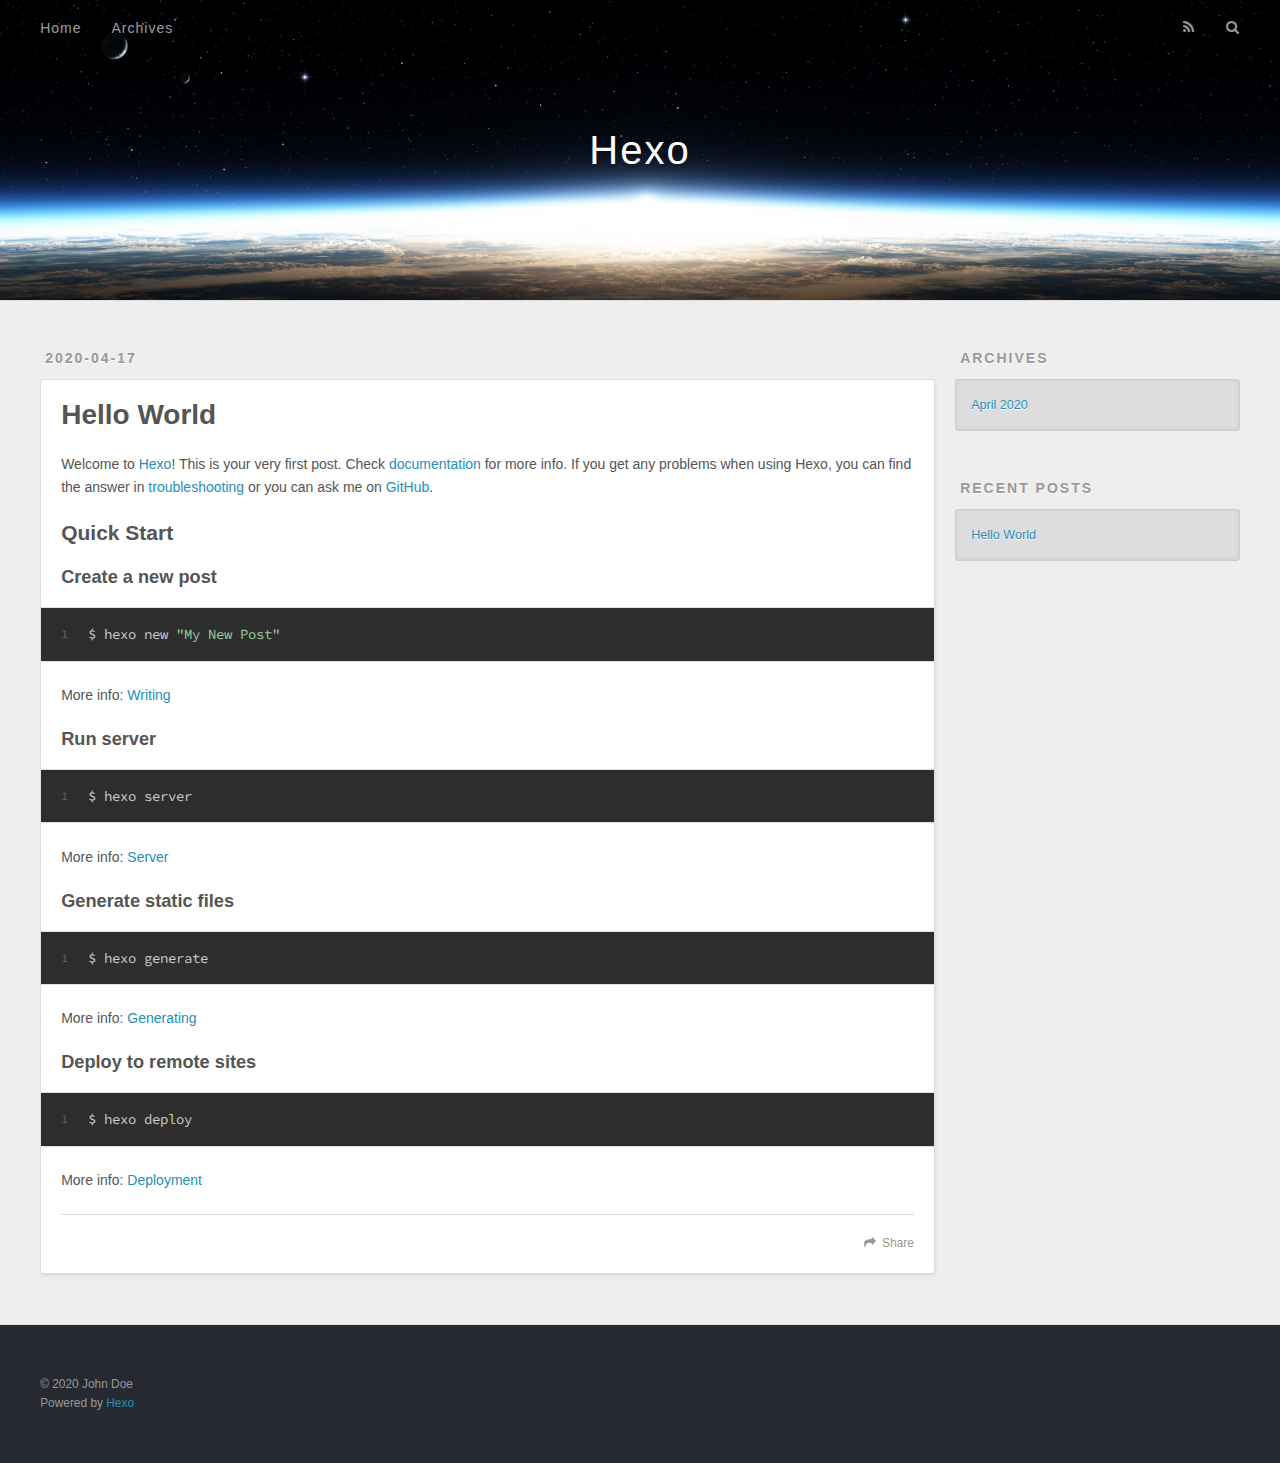
==== index.html @ ca95b44d "Site updated: 2020-04-17 14:36:10" ====
<!DOCTYPE html>
<html>
<head>
  <meta charset="utf-8">
  

  
  <title>Hexo</title>
  <meta name="viewport" content="width=device-width, initial-scale=1, maximum-scale=1">
  <meta property="og:type" content="website">
<meta property="og:title" content="Hexo">
<meta property="og:url" content="http://yoursite.com/index.html">
<meta property="og:site_name" content="Hexo">
<meta property="og:locale" content="en_US">
<meta property="article:author" content="John Doe">
<meta name="twitter:card" content="summary">
  
    <link rel="alternate" href="/atom.xml" title="Hexo" type="application/atom+xml">
  
  
    <link rel="icon" href="/favicon.png">
  
  
    <link href="//fonts.googleapis.com/css?family=Source+Code+Pro" rel="stylesheet" type="text/css">
  
  
<link rel="stylesheet" href="/css/style.css">

<meta name="generator" content="Hexo 4.2.0"></head>

<body>
  <div id="container">
    <div id="wrap">
      <header id="header">
  <div id="banner"></div>
  <div id="header-outer" class="outer">
    <div id="header-title" class="inner">
      <h1 id="logo-wrap">
        <a href="/" id="logo">Hexo</a>
      </h1>
      
    </div>
    <div id="header-inner" class="inner">
      <nav id="main-nav">
        <a id="main-nav-toggle" class="nav-icon"></a>
        
          <a class="main-nav-link" href="/">Home</a>
        
          <a class="main-nav-link" href="/archives">Archives</a>
        
      </nav>
      <nav id="sub-nav">
        
          <a id="nav-rss-link" class="nav-icon" href="/atom.xml" title="RSS Feed"></a>
        
        <a id="nav-search-btn" class="nav-icon" title="Search"></a>
      </nav>
      <div id="search-form-wrap">
        <form action="//google.com/search" method="get" accept-charset="UTF-8" class="search-form"><input type="search" name="q" class="search-form-input" placeholder="Search"><button type="submit" class="search-form-submit">&#xF002;</button><input type="hidden" name="sitesearch" value="http://yoursite.com"></form>
      </div>
    </div>
  </div>
</header>
      <div class="outer">
        <section id="main">
  
    <article id="post-hello-world" class="article article-type-post" itemscope itemprop="blogPost">
  <div class="article-meta">
    <a href="/2020/04/17/hello-world/" class="article-date">
  <time datetime="2020-04-17T06:12:28.663Z" itemprop="datePublished">2020-04-17</time>
</a>
    
  </div>
  <div class="article-inner">
    
    
      <header class="article-header">
        
  
    <h1 itemprop="name">
      <a class="article-title" href="/2020/04/17/hello-world/">Hello World</a>
    </h1>
  

      </header>
    
    <div class="article-entry" itemprop="articleBody">
      
        <p>Welcome to <a href="https://hexo.io/" target="_blank" rel="noopener">Hexo</a>! This is your very first post. Check <a href="https://hexo.io/docs/" target="_blank" rel="noopener">documentation</a> for more info. If you get any problems when using Hexo, you can find the answer in <a href="https://hexo.io/docs/troubleshooting.html" target="_blank" rel="noopener">troubleshooting</a> or you can ask me on <a href="https://github.com/hexojs/hexo/issues" target="_blank" rel="noopener">GitHub</a>.</p>
<h2 id="Quick-Start"><a href="#Quick-Start" class="headerlink" title="Quick Start"></a>Quick Start</h2><h3 id="Create-a-new-post"><a href="#Create-a-new-post" class="headerlink" title="Create a new post"></a>Create a new post</h3><figure class="highlight bash"><table><tr><td class="gutter"><pre><span class="line">1</span><br></pre></td><td class="code"><pre><span class="line">$ hexo new <span class="string">"My New Post"</span></span><br></pre></td></tr></table></figure>

<p>More info: <a href="https://hexo.io/docs/writing.html" target="_blank" rel="noopener">Writing</a></p>
<h3 id="Run-server"><a href="#Run-server" class="headerlink" title="Run server"></a>Run server</h3><figure class="highlight bash"><table><tr><td class="gutter"><pre><span class="line">1</span><br></pre></td><td class="code"><pre><span class="line">$ hexo server</span><br></pre></td></tr></table></figure>

<p>More info: <a href="https://hexo.io/docs/server.html" target="_blank" rel="noopener">Server</a></p>
<h3 id="Generate-static-files"><a href="#Generate-static-files" class="headerlink" title="Generate static files"></a>Generate static files</h3><figure class="highlight bash"><table><tr><td class="gutter"><pre><span class="line">1</span><br></pre></td><td class="code"><pre><span class="line">$ hexo generate</span><br></pre></td></tr></table></figure>

<p>More info: <a href="https://hexo.io/docs/generating.html" target="_blank" rel="noopener">Generating</a></p>
<h3 id="Deploy-to-remote-sites"><a href="#Deploy-to-remote-sites" class="headerlink" title="Deploy to remote sites"></a>Deploy to remote sites</h3><figure class="highlight bash"><table><tr><td class="gutter"><pre><span class="line">1</span><br></pre></td><td class="code"><pre><span class="line">$ hexo deploy</span><br></pre></td></tr></table></figure>

<p>More info: <a href="https://hexo.io/docs/one-command-deployment.html" target="_blank" rel="noopener">Deployment</a></p>

      
    </div>
    <footer class="article-footer">
      <a data-url="http://yoursite.com/2020/04/17/hello-world/" data-id="ck93t2vbf00009kobg2yd32f6" class="article-share-link">Share</a>
      
      
    </footer>
  </div>
  
</article>


  


</section>
        
          <aside id="sidebar">
  
    

  
    

  
    
  
    
  <div class="widget-wrap">
    <h3 class="widget-title">Archives</h3>
    <div class="widget">
      <ul class="archive-list"><li class="archive-list-item"><a class="archive-list-link" href="/archives/2020/04/">April 2020</a></li></ul>
    </div>
  </div>


  
    
  <div class="widget-wrap">
    <h3 class="widget-title">Recent Posts</h3>
    <div class="widget">
      <ul>
        
          <li>
            <a href="/2020/04/17/hello-world/">Hello World</a>
          </li>
        
      </ul>
    </div>
  </div>

  
</aside>
        
      </div>
      <footer id="footer">
  
  <div class="outer">
    <div id="footer-info" class="inner">
      &copy; 2020 John Doe<br>
      Powered by <a href="http://hexo.io/" target="_blank">Hexo</a>
    </div>
  </div>
</footer>
    </div>
    <nav id="mobile-nav">
  
    <a href="/" class="mobile-nav-link">Home</a>
  
    <a href="/archives" class="mobile-nav-link">Archives</a>
  
</nav>
    

<script src="//ajax.googleapis.com/ajax/libs/jquery/2.0.3/jquery.min.js"></script>


  
<link rel="stylesheet" href="/fancybox/jquery.fancybox.css">

  
<script src="/fancybox/jquery.fancybox.pack.js"></script>




<script src="/js/script.js"></script>




  </div>
</body>
</html>
---- css/style.css ----
body {
  width: 100%;
}
body:before,
body:after {
  content: "";
  display: table;
}
body:after {
  clear: both;
}
html,
body,
div,
span,
applet,
object,
iframe,
h1,
h2,
h3,
h4,
h5,
h6,
p,
blockquote,
pre,
a,
abbr,
acronym,
address,
big,
cite,
code,
del,
dfn,
em,
img,
ins,
kbd,
q,
s,
samp,
small,
strike,
strong,
sub,
sup,
tt,
var,
dl,
dt,
dd,
ol,
ul,
li,
fieldset,
form,
label,
legend,
table,
caption,
tbody,
tfoot,
thead,
tr,
th,
td {
  margin: 0;
  padding: 0;
  border: 0;
  outline: 0;
  font-weight: inherit;
  font-style: inherit;
  font-family: inherit;
  font-size: 100%;
  vertical-align: baseline;
}
body {
  line-height: 1;
  color: #000;
  background: #fff;
}
ol,
ul {
  list-style: none;
}
table {
  border-collapse: separate;
  border-spacing: 0;
  vertical-align: middle;
}
caption,
th,
td {
  text-align: left;
  font-weight: normal;
  vertical-align: middle;
}
a img {
  border: none;
}
input,
button {
  margin: 0;
  padding: 0;
}
input::-moz-focus-inner,
button::-moz-focus-inner {
  border: 0;
  padding: 0;
}
@font-face {
  font-family: FontAwesome;
  font-style: normal;
  font-weight: normal;
  src: url("fonts/fontawesome-webfont.eot?v=#4.0.3");
  src: url("fonts/fontawesome-webfont.eot?#iefix&v=#4.0.3") format("embedded-opentype"), url("fonts/fontawesome-webfont.woff?v=#4.0.3") format("woff"), url("fonts/fontawesome-webfont.ttf?v=#4.0.3") format("truetype"), url("fonts/fontawesome-webfont.svg#fontawesomeregular?v=#4.0.3") format("svg");
}
html,
body,
#container {
  height: 100%;
}
body {
  background: #eee;
  font: 14px -apple-system, BlinkMacSystemFont, "Segoe UI", "Roboto", "Oxygen", "Ubuntu", "Cantarell", "Fira Sans", "Droid Sans", "Helvetica Neue", sans-serif;
  -webkit-text-size-adjust: 100%;
}
.outer {
  max-width: 1220px;
  margin: 0 auto;
  padding: 0 20px;
}
.outer:before,
.outer:after {
  content: "";
  display: table;
}
.outer:after {
  clear: both;
}
.inner {
  display: inline;
  float: left;
  width: 98.33333333333333%;
  margin: 0 0.833333333333333%;
}
.left,
.alignleft {
  float: left;
}
.right,
.alignright {
  float: right;
}
.clear {
  clear: both;
}
#container {
  position: relative;
}
.mobile-nav-on {
  overflow: hidden;
}
#wrap {
  height: 100%;
  width: 100%;
  position: absolute;
  top: 0;
  left: 0;
  -webkit-transition: 0.2s ease-out;
  -moz-transition: 0.2s ease-out;
  -ms-transition: 0.2s ease-out;
  transition: 0.2s ease-out;
  z-index: 1;
  background: #eee;
}
.mobile-nav-on #wrap {
  left: 280px;
}
@media screen and (min-width: 768px) {
  #main {
    display: inline;
    float: left;
    width: 73.33333333333333%;
    margin: 0 0.833333333333333%;
  }
}
.article-date,
.article-category-link,
.archive-year,
.widget-title {
  text-decoration: none;
  text-transform: uppercase;
  letter-spacing: 2px;
  color: #999;
  margin-bottom: 1em;
  margin-left: 5px;
  line-height: 1em;
  text-shadow: 0 1px #fff;
  font-weight: bold;
}
.article-inner,
.archive-article-inner {
  background: #fff;
  -webkit-box-shadow: 1px 2px 3px #ddd;
  box-shadow: 1px 2px 3px #ddd;
  border: 1px solid #ddd;
  border-radius: 3px;
}
.article-entry h1,
.widget h1 {
  font-size: 2em;
}
.article-entry h2,
.widget h2 {
  font-size: 1.5em;
}
.article-entry h3,
.widget h3 {
  font-size: 1.3em;
}
.article-entry h4,
.widget h4 {
  font-size: 1.2em;
}
.article-entry h5,
.widget h5 {
  font-size: 1em;
}
.article-entry h6,
.widget h6 {
  font-size: 1em;
  color: #999;
}
.article-entry hr,
.widget hr {
  border: 1px dashed #ddd;
}
.article-entry strong,
.widget strong {
  font-weight: bold;
}
.article-entry em,
.widget em,
.article-entry cite,
.widget cite {
  font-style: italic;
}
.article-entry sup,
.widget sup,
.article-entry sub,
.widget sub {
  font-size: 0.75em;
  line-height: 0;
  position: relative;
  vertical-align: baseline;
}
.article-entry sup,
.widget sup {
  top: -0.5em;
}
.article-entry sub,
.widget sub {
  bottom: -0.2em;
}
.article-entry small,
.widget small {
  font-size: 0.85em;
}
.article-entry acronym,
.widget acronym,
.article-entry abbr,
.widget abbr {
  border-bottom: 1px dotted;
}
.article-entry ul,
.widget ul,
.article-entry ol,
.widget ol,
.article-entry dl,
.widget dl {
  margin: 0 20px;
  line-height: 1.6em;
}
.article-entry ul ul,
.widget ul ul,
.article-entry ol ul,
.widget ol ul,
.article-entry ul ol,
.widget ul ol,
.article-entry ol ol,
.widget ol ol {
  margin-top: 0;
  margin-bottom: 0;
}
.article-entry ul,
.widget ul {
  list-style: disc;
}
.article-entry ol,
.widget ol {
  list-style: decimal;
}
.article-entry dt,
.widget dt {
  font-weight: bold;
}
#header {
  height: 300px;
  position: relative;
  border-bottom: 1px solid #ddd;
}
#header:before,
#header:after {
  content: "";
  position: absolute;
  left: 0;
  right: 0;
  height: 40px;
}
#header:before {
  top: 0;
  background: -webkit-linear-gradient(rgba(0,0,0,0.2), transparent);
  background: -moz-linear-gradient(rgba(0,0,0,0.2), transparent);
  background: -ms-linear-gradient(rgba(0,0,0,0.2), transparent);
  background: linear-gradient(rgba(0,0,0,0.2), transparent);
}
#header:after {
  bottom: 0;
  background: -webkit-linear-gradient(transparent, rgba(0,0,0,0.2));
  background: -moz-linear-gradient(transparent, rgba(0,0,0,0.2));
  background: -ms-linear-gradient(transparent, rgba(0,0,0,0.2));
  background: linear-gradient(transparent, rgba(0,0,0,0.2));
}
#header-outer {
  height: 100%;
  position: relative;
}
#header-inner {
  position: relative;
  overflow: hidden;
}
#banner {
  position: absolute;
  top: 0;
  left: 0;
  width: 100%;
  height: 100%;
  background: url("images/banner.jpg") center #000;
  -webkit-background-size: cover;
  -moz-background-size: cover;
  background-size: cover;
  z-index: -1;
}
#header-title {
  text-align: center;
  height: 40px;
  position: absolute;
  top: 50%;
  left: 0;
  margin-top: -20px;
}
#logo,
#subtitle {
  text-decoration: none;
  color: #fff;
  font-weight: 300;
  text-shadow: 0 1px 4px rgba(0,0,0,0.3);
}
#logo {
  font-size: 40px;
  line-height: 40px;
  letter-spacing: 2px;
}
#subtitle {
  font-size: 16px;
  line-height: 16px;
  letter-spacing: 1px;
}
#subtitle-wrap {
  margin-top: 16px;
}
#main-nav {
  float: left;
  margin-left: -15px;
}
.nav-icon,
.main-nav-link {
  float: left;
  color: #fff;
  opacity: 0.6;
  text-decoration: none;
  text-shadow: 0 1px rgba(0,0,0,0.2);
  -webkit-transition: opacity 0.2s;
  -moz-transition: opacity 0.2s;
  -ms-transition: opacity 0.2s;
  transition: opacity 0.2s;
  display: block;
  padding: 20px 15px;
}
.nav-icon:hover,
.main-nav-link:hover {
  opacity: 1;
}
.nav-icon {
  font-family: FontAwesome;
  text-align: center;
  font-size: 14px;
  width: 14px;
  height: 14px;
  padding: 20px 15px;
  position: relative;
  cursor: pointer;
}
.main-nav-link {
  font-weight: 300;
  letter-spacing: 1px;
}
@media screen and (max-width: 479px) {
  .main-nav-link {
    display: none;
  }
}
#main-nav-toggle {
  display: none;
}
#main-nav-toggle:before {
  content: "\f0c9";
}
@media screen and (max-width: 479px) {
  #main-nav-toggle {
    display: block;
  }
}
#sub-nav {
  float: right;
  margin-right: -15px;
}
#nav-rss-link:before {
  content: "\f09e";
}
#nav-search-btn:before {
  content: "\f002";
}
#search-form-wrap {
  position: absolute;
  top: 15px;
  width: 150px;
  height: 30px;
  right: -150px;
  opacity: 0;
  -webkit-transition: 0.2s ease-out;
  -moz-transition: 0.2s ease-out;
  -ms-transition: 0.2s ease-out;
  transition: 0.2s ease-out;
}
#search-form-wrap.on {
  opacity: 1;
  right: 0;
}
@media screen and (max-width: 479px) {
  #search-form-wrap {
    width: 100%;
    right: -100%;
  }
}
.search-form {
  position: absolute;
  top: 0;
  left: 0;
  right: 0;
  background: #fff;
  padding: 5px 15px;
  border-radius: 15px;
  -webkit-box-shadow: 0 0 10px rgba(0,0,0,0.3);
  box-shadow: 0 0 10px rgba(0,0,0,0.3);
}
.search-form-input {
  border: none;
  background: none;
  color: #555;
  width: 100%;
  font: 13px -apple-system, BlinkMacSystemFont, "Segoe UI", "Roboto", "Oxygen", "Ubuntu", "Cantarell", "Fira Sans", "Droid Sans", "Helvetica Neue", sans-serif;
  outline: none;
}
.search-form-input::-webkit-search-results-decoration,
.search-form-input::-webkit-search-cancel-button {
  -webkit-appearance: none;
}
.search-form-submit {
  position: absolute;
  top: 50%;
  right: 10px;
  margin-top: -7px;
  font: 13px FontAwesome;
  border: none;
  background: none;
  color: #bbb;
  cursor: pointer;
}
.search-form-submit:hover,
.search-form-submit:focus {
  color: #777;
}
.article {
  margin: 50px 0;
}
.article-inner {
  overflow: hidden;
}
.article-meta:before,
.article-meta:after {
  content: "";
  display: table;
}
.article-meta:after {
  clear: both;
}
.article-date {
  float: left;
}
.article-category {
  float: left;
  line-height: 1em;
  color: #ccc;
  text-shadow: 0 1px #fff;
  margin-left: 8px;
}
.article-category:before {
  content: "\2022";
}
.article-category-link {
  margin: 0 12px 1em;
}
.article-header {
  padding: 20px 20px 0;
}
.article-title {
  text-decoration: none;
  font-size: 2em;
  font-weight: bold;
  color: #555;
  line-height: 1.1em;
  -webkit-transition: color 0.2s;
  -moz-transition: color 0.2s;
  -ms-transition: color 0.2s;
  transition: color 0.2s;
}
a.article-title:hover {
  color: #258fb8;
}
.article-entry {
  color: #555;
  padding: 0 20px;
}
.article-entry:before,
.article-entry:after {
  content: "";
  display: table;
}
.article-entry:after {
  clear: both;
}
.article-entry p,
.article-entry table {
  line-height: 1.6em;
  margin: 1.6em 0;
}
.article-entry h1,
.article-entry h2,
.article-entry h3,
.article-entry h4,
.article-entry h5,
.article-entry h6 {
  font-weight: bold;
}
.article-entry h1,
.article-entry h2,
.article-entry h3,
.article-entry h4,
.article-entry h5,
.article-entry h6 {
  line-height: 1.1em;
  margin: 1.1em 0;
}
.article-entry a {
  color: #258fb8;
  text-decoration: none;
}
.article-entry a:hover {
  text-decoration: underline;
}
.article-entry ul,
.article-entry ol,
.article-entry dl {
  margin-top: 1.6em;
  margin-bottom: 1.6em;
}
.article-entry img,
.article-entry video {
  max-width: 100%;
  height: auto;
  display: block;
  margin: auto;
}
.article-entry iframe {
  border: none;
}
.article-entry table {
  width: 100%;
  border-collapse: collapse;
  border-spacing: 0;
}
.article-entry th {
  font-weight: bold;
  border-bottom: 3px solid #ddd;
  padding-bottom: 0.5em;
}
.article-entry td {
  border-bottom: 1px solid #ddd;
  padding: 10px 0;
}
.article-entry blockquote {
  font-family: Georgia, "Times New Roman", serif;
  font-size: 1.4em;
  margin: 1.6em 20px;
  text-align: center;
}
.article-entry blockquote footer {
  font-size: 14px;
  margin: 1.6em 0;
  font-family: -apple-system, BlinkMacSystemFont, "Segoe UI", "Roboto", "Oxygen", "Ubuntu", "Cantarell", "Fira Sans", "Droid Sans", "Helvetica Neue", sans-serif;
}
.article-entry blockquote footer cite:before {
  content: "—";
  padding: 0 0.5em;
}
.article-entry .pullquote {
  text-align: left;
  width: 45%;
  margin: 0;
}
.article-entry .pullquote.left {
  margin-left: 0.5em;
  margin-right: 1em;
}
.article-entry .pullquote.right {
  margin-right: 0.5em;
  margin-left: 1em;
}
.article-entry .caption {
  color: #999;
  display: block;
  font-size: 0.9em;
  margin-top: 0.5em;
  position: relative;
  text-align: center;
}
.article-entry .video-container {
  position: relative;
  padding-top: 56.25%;
  height: 0;
  overflow: hidden;
}
.article-entry .video-container iframe,
.article-entry .video-container object,
.article-entry .video-container embed {
  position: absolute;
  top: 0;
  left: 0;
  width: 100%;
  height: 100%;
  margin-top: 0;
}
.article-more-link a {
  display: inline-block;
  line-height: 1em;
  padding: 6px 15px;
  border-radius: 15px;
  background: #eee;
  color: #999;
  text-shadow: 0 1px #fff;
  text-decoration: none;
}
.article-more-link a:hover {
  background: #258fb8;
  color: #fff;
  text-decoration: none;
  text-shadow: 0 1px #1e7293;
}
.article-footer {
  font-size: 0.85em;
  line-height: 1.6em;
  border-top: 1px solid #ddd;
  padding-top: 1.6em;
  margin: 0 20px 20px;
}
.article-footer:before,
.article-footer:after {
  content: "";
  display: table;
}
.article-footer:after {
  clear: both;
}
.article-footer a {
  color: #999;
  text-decoration: none;
}
.article-footer a:hover {
  color: #555;
}
.article-tag-list-item {
  float: left;
  margin-right: 10px;
}
.article-tag-list-link:before {
  content: "#";
}
.article-comment-link {
  float: right;
}
.article-comment-link:before {
  content: "\f075";
  font-family: FontAwesome;
  padding-right: 8px;
}
.article-share-link {
  cursor: pointer;
  float: right;
  margin-left: 20px;
}
.article-share-link:before {
  content: "\f064";
  font-family: FontAwesome;
  padding-right: 6px;
}
#article-nav {
  position: relative;
}
#article-nav:before,
#article-nav:after {
  content: "";
  display: table;
}
#article-nav:after {
  clear: both;
}
@media screen and (min-width: 768px) {
  #article-nav {
    margin: 50px 0;
  }
  #article-nav:before {
    width: 8px;
    height: 8px;
    position: absolute;
    top: 50%;
    left: 50%;
    margin-top: -4px;
    margin-left: -4px;
    content: "";
    border-radius: 50%;
    background: #ddd;
    -webkit-box-shadow: 0 1px 2px #fff;
    box-shadow: 0 1px 2px #fff;
  }
}
.article-nav-link-wrap {
  text-decoration: none;
  text-shadow: 0 1px #fff;
  color: #999;
  -webkit-box-sizing: border-box;
  -moz-box-sizing: border-box;
  box-sizing: border-box;
  margin-top: 50px;
  text-align: center;
  display: block;
}
.article-nav-link-wrap:hover {
  color: #555;
}
@media screen and (min-width: 768px) {
  .article-nav-link-wrap {
    width: 50%;
    margin-top: 0;
  }
}
@media screen and (min-width: 768px) {
  #article-nav-newer {
    float: left;
    text-align: right;
    padding-right: 20px;
  }
}
@media screen and (min-width: 768px) {
  #article-nav-older {
    float: right;
    text-align: left;
    padding-left: 20px;
  }
}
.article-nav-caption {
  text-transform: uppercase;
  letter-spacing: 2px;
  color: #ddd;
  line-height: 1em;
  font-weight: bold;
}
#article-nav-newer .article-nav-caption {
  margin-right: -2px;
}
.article-nav-title {
  font-size: 0.85em;
  line-height: 1.6em;
  margin-top: 0.5em;
}
.article-share-box {
  position: absolute;
  display: none;
  background: #fff;
  -webkit-box-shadow: 1px 2px 10px rgba(0,0,0,0.2);
  box-shadow: 1px 2px 10px rgba(0,0,0,0.2);
  border-radius: 3px;
  margin-left: -145px;
  overflow: hidden;
  z-index: 1;
}
.article-share-box.on {
  display: block;
}
.article-share-input {
  width: 100%;
  background: none;
  -webkit-box-sizing: border-box;
  -moz-box-sizing: border-box;
  box-sizing: border-box;
  font: 14px -apple-system, BlinkMacSystemFont, "Segoe UI", "Roboto", "Oxygen", "Ubuntu", "Cantarell", "Fira Sans", "Droid Sans", "Helvetica Neue", sans-serif;
  padding: 0 15px;
  color: #555;
  outline: none;
  border: 1px solid #ddd;
  border-radius: 3px 3px 0 0;
  height: 36px;
  line-height: 36px;
}
.article-share-links {
  background: #eee;
}
.article-share-links:before,
.article-share-links:after {
  content: "";
  display: table;
}
.article-share-links:after {
  clear: both;
}
.article-share-twitter,
.article-share-facebook,
.article-share-pinterest,
.article-share-google {
  width: 50px;
  height: 36px;
  display: block;
  float: left;
  position: relative;
  color: #999;
  text-shadow: 0 1px #fff;
}
.article-share-twitter:before,
.article-share-facebook:before,
.article-share-pinterest:before,
.article-share-google:before {
  font-size: 20px;
  font-family: FontAwesome;
  width: 20px;
  height: 20px;
  position: absolute;
  top: 50%;
  left: 50%;
  margin-top: -10px;
  margin-left: -10px;
  text-align: center;
}
.article-share-twitter:hover,
.article-share-facebook:hover,
.article-share-pinterest:hover,
.article-share-google:hover {
  color: #fff;
}
.article-share-twitter:before {
  content: "\f099";
}
.article-share-twitter:hover {
  background: #00aced;
  text-shadow: 0 1px #008abe;
}
.article-share-facebook:before {
  content: "\f09a";
}
.article-share-facebook:hover {
  background: #3b5998;
  text-shadow: 0 1px #2f477a;
}
.article-share-pinterest:before {
  content: "\f0d2";
}
.article-share-pinterest:hover {
  background: #cb2027;
  text-shadow: 0 1px #a21a1f;
}
.article-share-google:before {
  content: "\f0d5";
}
.article-share-google:hover {
  background: #dd4b39;
  text-shadow: 0 1px #be3221;
}
.article-gallery {
  background: #000;
  position: relative;
}
.article-gallery-photos {
  position: relative;
  overflow: hidden;
}
.article-gallery-img {
  display: none;
  max-width: 100%;
}
.article-gallery-img:first-child {
  display: block;
}
.article-gallery-img.loaded {
  position: absolute;
  display: block;
}
.article-gallery-img img {
  display: block;
  max-width: 100%;
  margin: 0 auto;
}
#comments {
  background: #fff;
  -webkit-box-shadow: 1px 2px 3px #ddd;
  box-shadow: 1px 2px 3px #ddd;
  padding: 20px;
  border: 1px solid #ddd;
  border-radius: 3px;
  margin: 50px 0;
}
#comments a {
  color: #258fb8;
}
.archives-wrap {
  margin: 50px 0;
}
.archives:before,
.archives:after {
  content: "";
  display: table;
}
.archives:after {
  clear: both;
}
.archive-year-wrap {
  margin-bottom: 1em;
}
.archives {
  -webkit-column-gap: 10px;
  -moz-column-gap: 10px;
  column-gap: 10px;
}
@media screen and (min-width: 480px) and (max-width: 767px) {
  .archives {
    -webkit-column-count: 2;
    -moz-column-count: 2;
    column-count: 2;
  }
}
@media screen and (min-width: 768px) {
  .archives {
    -webkit-column-count: 3;
    -moz-column-count: 3;
    column-count: 3;
  }
}
.archive-article {
  -webkit-column-break-inside: avoid;
  page-break-inside: avoid;
  overflow: hidden;
  break-inside: avoid-column;
}
.archive-article-inner {
  padding: 10px;
  margin-bottom: 15px;
}
.archive-article-title {
  text-decoration: none;
  font-weight: bold;
  color: #555;
  -webkit-transition: color 0.2s;
  -moz-transition: color 0.2s;
  -ms-transition: color 0.2s;
  transition: color 0.2s;
  line-height: 1.6em;
}
.archive-article-title:hover {
  color: #258fb8;
}
.archive-article-footer {
  margin-top: 1em;
}
.archive-article-date {
  color: #999;
  text-decoration: none;
  font-size: 0.85em;
  line-height: 1em;
  margin-bottom: 0.5em;
  display: block;
}
#page-nav {
  margin: 50px auto;
  background: #fff;
  -webkit-box-shadow: 1px 2px 3px #ddd;
  box-shadow: 1px 2px 3px #ddd;
  border: 1px solid #ddd;
  border-radius: 3px;
  text-align: center;
  color: #999;
  overflow: hidden;
}
#page-nav:before,
#page-nav:after {
  content: "";
  display: table;
}
#page-nav:after {
  clear: both;
}
#page-nav a,
#page-nav span {
  padding: 10px 20px;
  line-height: 1;
  height: 2ex;
}
#page-nav a {
  color: #999;
  text-decoration: none;
}
#page-nav a:hover {
  background: #999;
  color: #fff;
}
#page-nav .prev {
  float: left;
}
#page-nav .next {
  float: right;
}
#page-nav .page-number {
  display: inline-block;
}
@media screen and (max-width: 479px) {
  #page-nav .page-number {
    display: none;
  }
}
#page-nav .current {
  color: #555;
  font-weight: bold;
}
#page-nav .space {
  color: #ddd;
}
#footer {
  background: #262a30;
  padding: 50px 0;
  border-top: 1px solid #ddd;
  color: #999;
}
#footer a {
  color: #258fb8;
  text-decoration: none;
}
#footer a:hover {
  text-decoration: underline;
}
#footer-info {
  line-height: 1.6em;
  font-size: 0.85em;
}
.article-entry pre,
.article-entry .highlight {
  background: #2d2d2d;
  margin: 0 -20px;
  padding: 15px 20px;
  border-style: solid;
  border-color: #ddd;
  border-width: 1px 0;
  overflow: auto;
  color: #ccc;
  line-height: 22.400000000000002px;
}
.article-entry .highlight .gutter pre,
.article-entry .gist .gist-file .gist-data .line-numbers {
  color: #666;
  font-size: 0.85em;
}
.article-entry pre,
.article-entry code {
  font-family: "Source Code Pro", Consolas, Monaco, Menlo, Consolas, monospace;
}
.article-entry code {
  background: #eee;
  text-shadow: 0 1px #fff;
  padding: 0 0.3em;
}
.article-entry pre code {
  background: none;
  text-shadow: none;
  padding: 0;
}
.article-entry .highlight pre {
  border: none;
  margin: 0;
  padding: 0;
}
.article-entry .highlight table {
  margin: 0;
  width: auto;
}
.article-entry .highlight td {
  border: none;
  padding: 0;
}
.article-entry .highlight figcaption {
  font-size: 0.85em;
  color: #999;
  line-height: 1em;
  margin-bottom: 1em;
}
.article-entry .highlight figcaption:before,
.article-entry .highlight figcaption:after {
  content: "";
  display: table;
}
.article-entry .highlight figcaption:after {
  clear: both;
}
.article-entry .highlight figcaption a {
  float: right;
}
.article-entry .highlight .gutter pre {
  text-align: right;
  padding-right: 20px;
}
.article-entry .highlight .line {
  height: 22.400000000000002px;
}
.article-entry .highlight .line.marked {
  background: #515151;
}
.article-entry .gist {
  margin: 0 -20px;
  border-style: solid;
  border-color: #ddd;
  border-width: 1px 0;
  background: #2d2d2d;
  padding: 15px 20px 15px 0;
}
.article-entry .gist .gist-file {
  border: none;
  font-family: "Source Code Pro", Consolas, Monaco, Menlo, Consolas, monospace;
  margin: 0;
}
.article-entry .gist .gist-file .gist-data {
  background: none;
  border: none;
}
.article-entry .gist .gist-file .gist-data .line-numbers {
  background: none;
  border: none;
  padding: 0 20px 0 0;
}
.article-entry .gist .gist-file .gist-data .line-data {
  padding: 0 !important;
}
.article-entry .gist .gist-file .highlight {
  margin: 0;
  padding: 0;
  border: none;
}
.article-entry .gist .gist-file .gist-meta {
  background: #2d2d2d;
  color: #999;
  font: 0.85em -apple-system, BlinkMacSystemFont, "Segoe UI", "Roboto", "Oxygen", "Ubuntu", "Cantarell", "Fira Sans", "Droid Sans", "Helvetica Neue", sans-serif;
  text-shadow: 0 0;
  padding: 0;
  margin-top: 1em;
  margin-left: 20px;
}
.article-entry .gist .gist-file .gist-meta a {
  color: #258fb8;
  font-weight: normal;
}
.article-entry .gist .gist-file .gist-meta a:hover {
  text-decoration: underline;
}
pre .comment,
pre .title {
  color: #999;
}
pre .variable,
pre .attribute,
pre .tag,
pre .regexp,
pre .ruby .constant,
pre .xml .tag .title,
pre .xml .pi,
pre .xml .doctype,
pre .html .doctype,
pre .css .id,
pre .css .class,
pre .css .pseudo {
  color: #f2777a;
}
pre .number,
pre .preprocessor,
pre .built_in,
pre .literal,
pre .params,
pre .constant {
  color: #f99157;
}
pre .class,
pre .ruby .class .title,
pre .css .rules .attribute {
  color: #9c9;
}
pre .string,
pre .value,
pre .inheritance,
pre .header,
pre .ruby .symbol,
pre .xml .cdata {
  color: #9c9;
}
pre .css .hexcolor {
  color: #6cc;
}
pre .function,
pre .python .decorator,
pre .python .title,
pre .ruby .function .title,
pre .ruby .title .keyword,
pre .perl .sub,
pre .javascript .title,
pre .coffeescript .title {
  color: #69c;
}
pre .keyword,
pre .javascript .function {
  color: #c9c;
}
@media screen and (max-width: 479px) {
  #mobile-nav {
    position: absolute;
    top: 0;
    left: 0;
    width: 280px;
    height: 100%;
    background: #191919;
    border-right: 1px solid #fff;
  }
}
@media screen and (max-width: 479px) {
  .mobile-nav-link {
    display: block;
    color: #999;
    text-decoration: none;
    padding: 15px 20px;
    font-weight: bold;
  }
  .mobile-nav-link:hover {
    color: #fff;
  }
}
@media screen and (min-width: 768px) {
  #sidebar {
    display: inline;
    float: left;
    width: 23.333333333333332%;
    margin: 0 0.833333333333333%;
  }
}
.widget-wrap {
  margin: 50px 0;
}
.widget {
  color: #777;
  text-shadow: 0 1px #fff;
  background: #ddd;
  -webkit-box-shadow: 0 -1px 4px #ccc inset;
  box-shadow: 0 -1px 4px #ccc inset;
  border: 1px solid #ccc;
  padding: 15px;
  border-radius: 3px;
}
.widget a {
  color: #258fb8;
  text-decoration: none;
}
.widget a:hover {
  text-decoration: underline;
}
.widget ul ul,
.widget ol ul,
.widget dl ul,
.widget ul ol,
.widget ol ol,
.widget dl ol,
.widget ul dl,
.widget ol dl,
.widget dl dl {
  margin-left: 15px;
  list-style: disc;
}
.widget {
  line-height: 1.6em;
  word-wrap: break-word;
  font-size: 0.9em;
}
.widget ul,
.widget ol {
  list-style: none;
  margin: 0;
}
.widget ul ul,
.widget ol ul,
.widget ul ol,
.widget ol ol {
  margin: 0 20px;
}
.widget ul ul,
.widget ol ul {
  list-style: disc;
}
.widget ul ol,
.widget ol ol {
  list-style: decimal;
}
.category-list-count,
.tag-list-count,
.archive-list-count {
  padding-left: 5px;
  color: #999;
  font-size: 0.85em;
}
.category-list-count:before,
.tag-list-count:before,
.archive-list-count:before {
  content: "(";
}
.category-list-count:after,
.tag-list-count:after,
.archive-list-count:after {
  content: ")";
}
.tagcloud a {
  margin-right: 5px;
  display: inline-block;
}
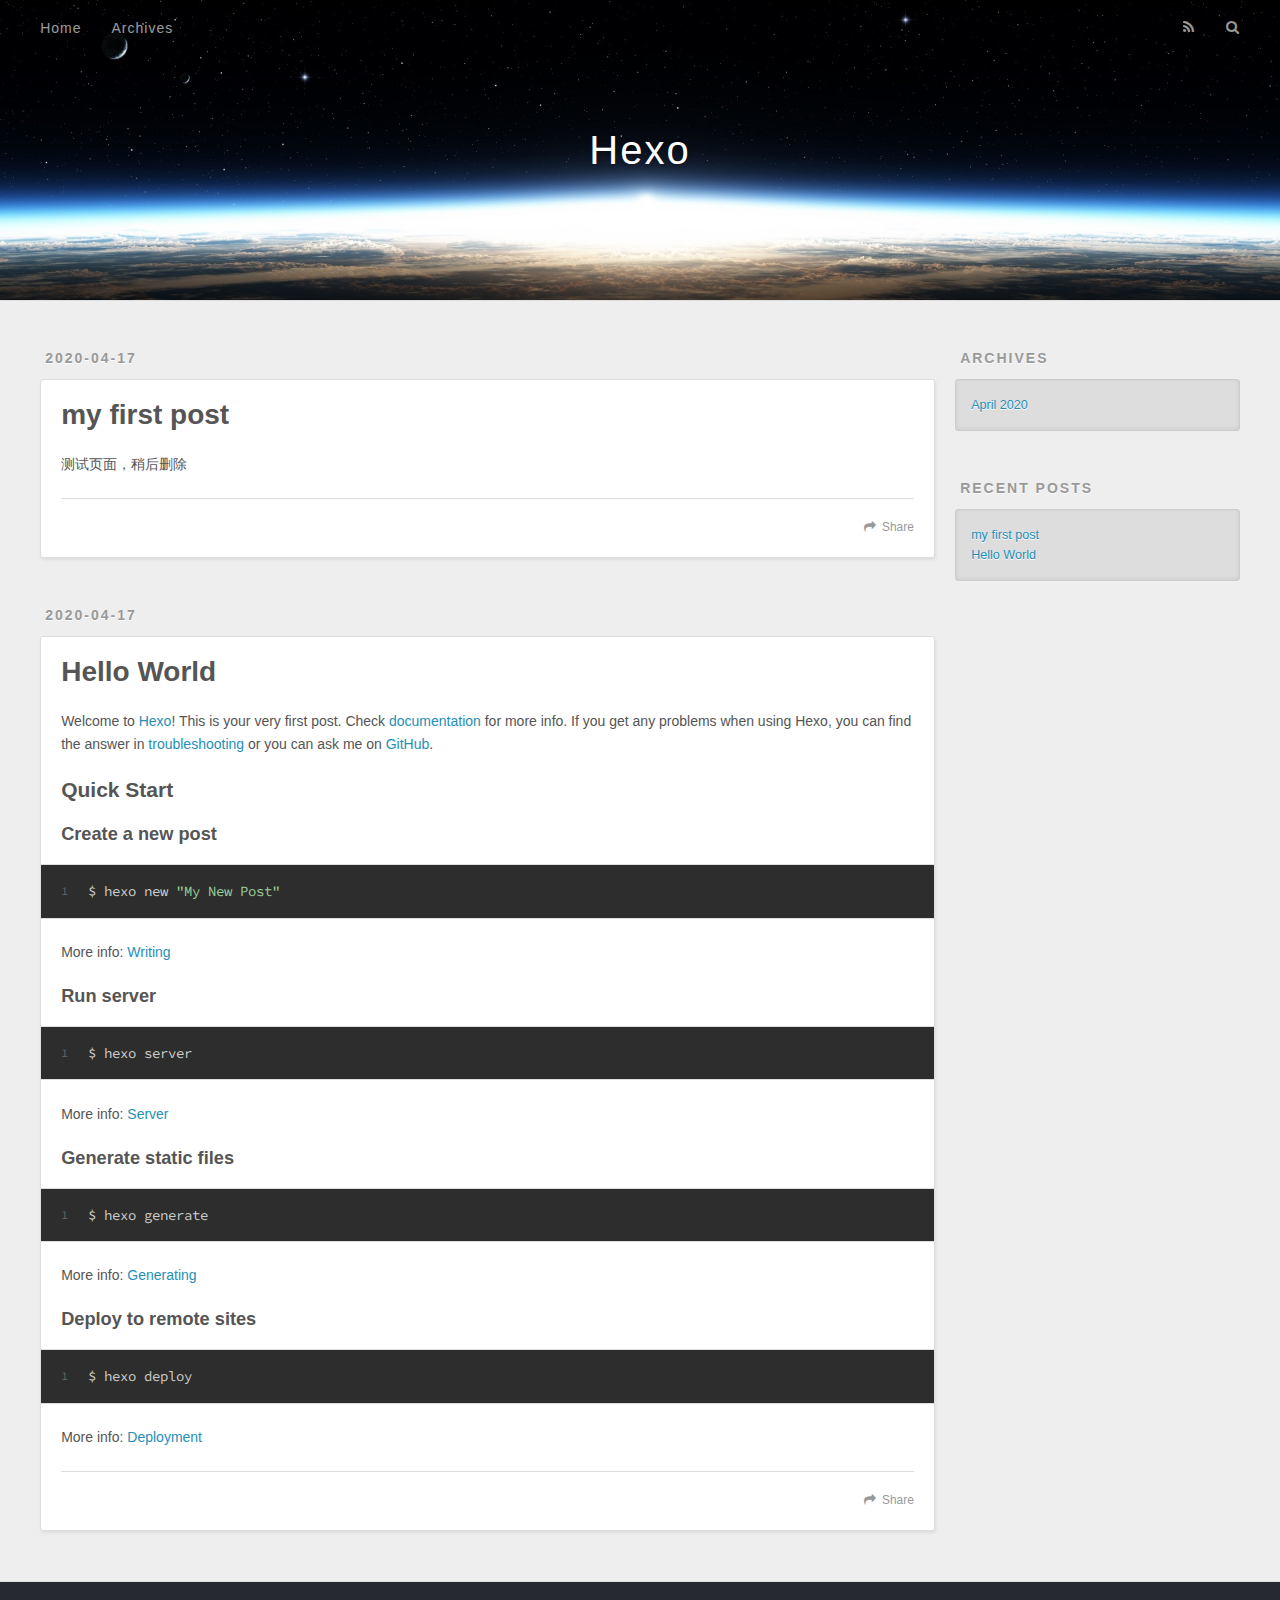
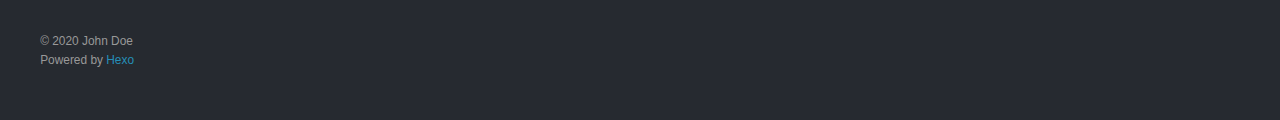
==== commit fe8c8860: "Site updated: 2020-04-17 14:49:04" ====
--- a/index.html
+++ b/index.html
@@ -64,6 +64,43 @@
       <div class="outer">
         <section id="main">
   
+    <article id="post-my-first-post" class="article article-type-post" itemscope itemprop="blogPost">
+  <div class="article-meta">
+    <a href="/2020/04/17/my-first-post/" class="article-date">
+  <time datetime="2020-04-17T06:37:41.000Z" itemprop="datePublished">2020-04-17</time>
+</a>
+    
+  </div>
+  <div class="article-inner">
+    
+    
+      <header class="article-header">
+        
+  
+    <h1 itemprop="name">
+      <a class="article-title" href="/2020/04/17/my-first-post/">my first post</a>
+    </h1>
+  
+
+      </header>
+    
+    <div class="article-entry" itemprop="articleBody">
+      
+        <p>测试页面，稍后删除</p>
+
+      
+    </div>
+    <footer class="article-footer">
+      <a data-url="http://yoursite.com/2020/04/17/my-first-post/" data-id="ck93u0lpw0000o8obhqs494dk" class="article-share-link">Share</a>
+      
+      
+    </footer>
+  </div>
+  
+</article>
+
+
+  
     <article id="post-hello-world" class="article article-type-post" itemscope itemprop="blogPost">
   <div class="article-meta">
     <a href="/2020/04/17/hello-world/" class="article-date">
@@ -144,6 +181,10 @@
       <ul>
         
           <li>
+            <a href="/2020/04/17/my-first-post/">my first post</a>
+          </li>
+        
+          <li>
             <a href="/2020/04/17/hello-world/">Hello World</a>
           </li>
         
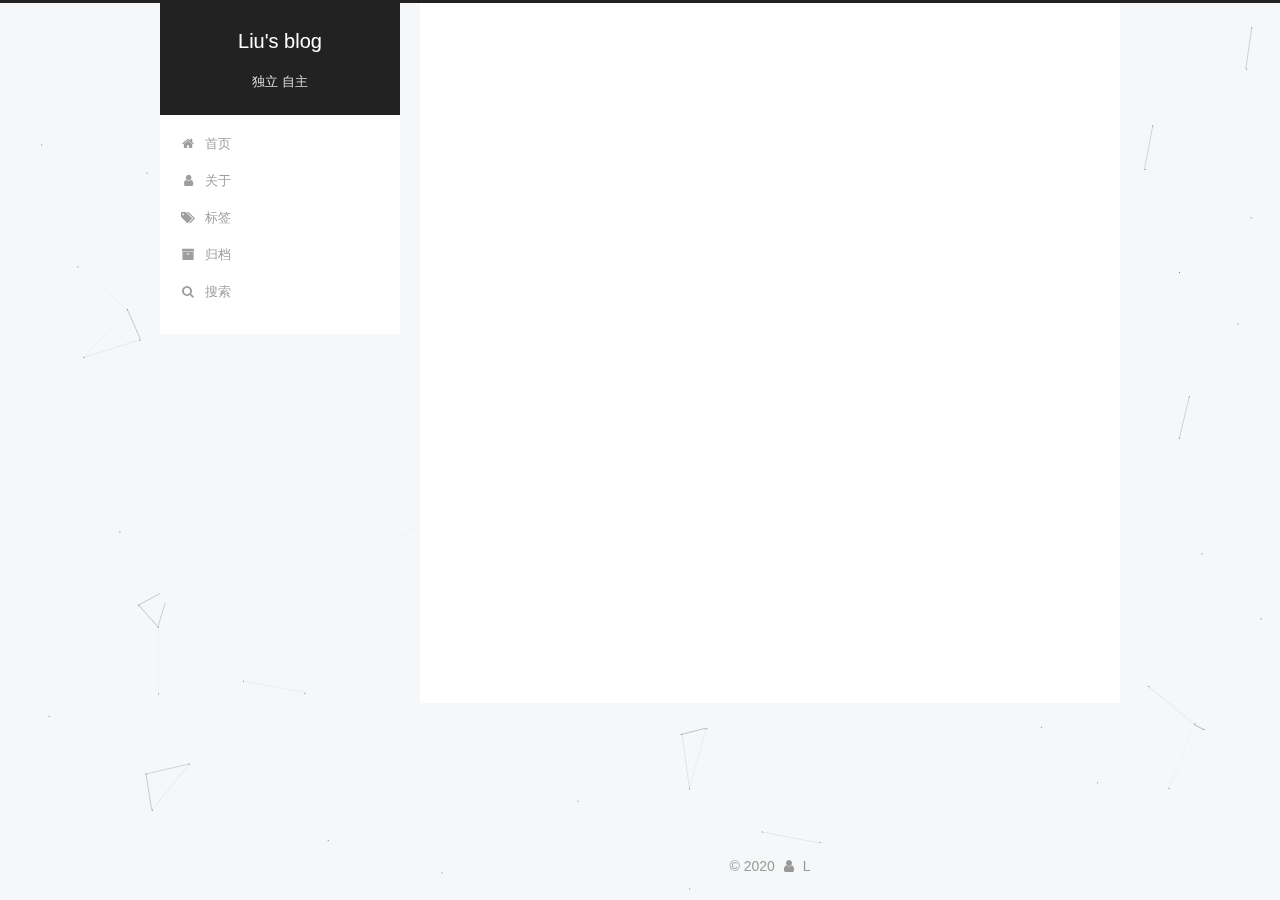
==== commit 65b01834: "Site updated: 2020-04-17 19:04:51" ====
--- a/index.html
+++ b/index.html
@@ -1,237 +1,1020 @@
 <!DOCTYPE html>
-<html>
+
+
+
+  
+
+
+<html class="theme-next pisces use-motion" lang="zh-Hans">
 <head>
-  <meta charset="utf-8">
-  
-
-  
-  <title>Hexo</title>
-  <meta name="viewport" content="width=device-width, initial-scale=1, maximum-scale=1">
-  <meta property="og:type" content="website">
-<meta property="og:title" content="Hexo">
-<meta property="og:url" content="http://yoursite.com/index.html">
-<meta property="og:site_name" content="Hexo">
-<meta property="og:locale" content="en_US">
-<meta property="article:author" content="John Doe">
+  <meta charset="UTF-8"/>
+<meta http-equiv="X-UA-Compatible" content="IE=edge" />
+<meta name="viewport" content="width=device-width, initial-scale=1, maximum-scale=1"/>
+<meta name="theme-color" content="#222">
+
+
+
+
+
+
+
+
+
+<meta http-equiv="Cache-Control" content="no-transform" />
+<meta http-equiv="Cache-Control" content="no-siteapp" />
+
+
+
+
+
+
+
+
+
+
+
+
+
+
+
+
+  
+  
+  <link href="/lib/fancybox/source/jquery.fancybox.css?v=2.1.5" rel="stylesheet" type="text/css" />
+
+
+
+
+
+
+
+<link href="/lib/font-awesome/css/font-awesome.min.css?v=4.6.2" rel="stylesheet" type="text/css" />
+
+<link href="/css/main.css?v=5.1.4" rel="stylesheet" type="text/css" />
+
+
+  <link rel="apple-touch-icon" sizes="180x180" href="/images/apple-touch-icon-next.png?v=5.1.4">
+
+
+  <link rel="icon" type="image/png" sizes="32x32" href="/images/favicon-32x32-next.png?v=5.1.4">
+
+
+  <link rel="icon" type="image/png" sizes="16x16" href="/images/favicon-16x16-next.png?v=5.1.4">
+
+
+  <link rel="mask-icon" href="/images/logo.svg?v=5.1.4" color="#222">
+
+
+
+
+
+  <meta name="keywords" content="Hexo, NexT" />
+
+
+
+
+
+  <link rel="alternate" href="/atom.xml" title="Liu's blog" type="application/atom+xml" />
+
+
+
+
+
+
+<meta name="description" content="一个脱离了高级趣味的人">
+<meta property="og:type" content="website">
+<meta property="og:title" content="Liu&#39;s blog">
+<meta property="og:url" content="http://aliumou.github.io/index.html">
+<meta property="og:site_name" content="Liu&#39;s blog">
+<meta property="og:description" content="一个脱离了高级趣味的人">
+<meta property="article:author" content="L">
 <meta name="twitter:card" content="summary">
-  
-    <link rel="alternate" href="/atom.xml" title="Hexo" type="application/atom+xml">
-  
-  
-    <link rel="icon" href="/favicon.png">
-  
-  
-    <link href="//fonts.googleapis.com/css?family=Source+Code+Pro" rel="stylesheet" type="text/css">
-  
-  
-<link rel="stylesheet" href="/css/style.css">
+
+
+
+<script type="text/javascript" id="hexo.configurations">
+  var NexT = window.NexT || {};
+  var CONFIG = {
+    root: '/',
+    scheme: 'Pisces',
+    version: '5.1.4',
+    sidebar: {"position":"left","display":"post","offset":12,"b2t":false,"scrollpercent":false,"onmobile":false},
+    fancybox: true,
+    tabs: true,
+    motion: {"enable":true,"async":false,"transition":{"post_block":"fadeIn","post_header":"slideDownIn","post_body":"slideDownIn","coll_header":"slideLeftIn","sidebar":"slideUpIn"}},
+    duoshuo: {
+      userId: '0',
+      author: '博主'
+    },
+    algolia: {
+      applicationID: '',
+      apiKey: '',
+      indexName: '',
+      hits: {"per_page":10},
+      labels: {"input_placeholder":"Search for Posts","hits_empty":"We didn't find any results for the search: ${query}","hits_stats":"${hits} results found in ${time} ms"}
+    }
+  };
+</script>
+
+
+
+  <link rel="canonical" href="http://aliumou.github.io/"/>
+
+
+
+
+
+  <title>Liu's blog</title>
+  
+
+
+
+
+
+
+
 
 <meta name="generator" content="Hexo 4.2.0"></head>
 
-<body>
-  <div id="container">
-    <div id="wrap">
-      <header id="header">
-  <div id="banner"></div>
-  <div id="header-outer" class="outer">
-    <div id="header-title" class="inner">
-      <h1 id="logo-wrap">
-        <a href="/" id="logo">Hexo</a>
-      </h1>
-      
+<body itemscope itemtype="http://schema.org/WebPage" lang="zh-Hans">
+
+  
+  
+    
+  
+
+  <div class="container sidebar-position-left 
+  page-home">
+    <div class="headband"></div>
+
+    <header id="header" class="header" itemscope itemtype="http://schema.org/WPHeader">
+      <div class="header-inner"><div class="site-brand-wrapper">
+  <div class="site-meta ">
+    
+
+    <div class="custom-logo-site-title">
+      <a href="/"  class="brand" rel="start">
+        <span class="logo-line-before"><i></i></span>
+        <span class="site-title">Liu's blog</span>
+        <span class="logo-line-after"><i></i></span>
+      </a>
     </div>
-    <div id="header-inner" class="inner">
-      <nav id="main-nav">
-        <a id="main-nav-toggle" class="nav-icon"></a>
-        
-          <a class="main-nav-link" href="/">Home</a>
-        
-          <a class="main-nav-link" href="/archives">Archives</a>
-        
-      </nav>
-      <nav id="sub-nav">
-        
-          <a id="nav-rss-link" class="nav-icon" href="/atom.xml" title="RSS Feed"></a>
-        
-        <a id="nav-search-btn" class="nav-icon" title="Search"></a>
-      </nav>
-      <div id="search-form-wrap">
-        <form action="//google.com/search" method="get" accept-charset="UTF-8" class="search-form"><input type="search" name="q" class="search-form-input" placeholder="Search"><button type="submit" class="search-form-submit">&#xF002;</button><input type="hidden" name="sitesearch" value="http://yoursite.com"></form>
-      </div>
+      
+        <p class="site-subtitle">独立 自主</p>
+      
+  </div>
+
+  <div class="site-nav-toggle">
+    <button>
+      <span class="btn-bar"></span>
+      <span class="btn-bar"></span>
+      <span class="btn-bar"></span>
+    </button>
+  </div>
+</div>
+
+<nav class="site-nav">
+  
+
+  
+    <ul id="menu" class="menu">
+      
+        
+        <li class="menu-item menu-item-home">
+          <a href="/" rel="section">
+            
+              <i class="menu-item-icon fa fa-fw fa-home"></i> <br />
+            
+            首页
+          </a>
+        </li>
+      
+        
+        <li class="menu-item menu-item-about">
+          <a href="/about/" rel="section">
+            
+              <i class="menu-item-icon fa fa-fw fa-user"></i> <br />
+            
+            关于
+          </a>
+        </li>
+      
+        
+        <li class="menu-item menu-item-tags">
+          <a href="/tags/" rel="section">
+            
+              <i class="menu-item-icon fa fa-fw fa-tags"></i> <br />
+            
+            标签
+          </a>
+        </li>
+      
+        
+        <li class="menu-item menu-item-archives">
+          <a href="/archives/" rel="section">
+            
+              <i class="menu-item-icon fa fa-fw fa-archive"></i> <br />
+            
+            归档
+          </a>
+        </li>
+      
+
+      
+        <li class="menu-item menu-item-search">
+          
+            <a href="javascript:;" class="popup-trigger">
+          
+            
+              <i class="menu-item-icon fa fa-search fa-fw"></i> <br />
+            
+            搜索
+          </a>
+        </li>
+      
+    </ul>
+  
+
+  
+    <div class="site-search">
+      
+  <div class="popup search-popup local-search-popup">
+  <div class="local-search-header clearfix">
+    <span class="search-icon">
+      <i class="fa fa-search"></i>
+    </span>
+    <span class="popup-btn-close">
+      <i class="fa fa-times-circle"></i>
+    </span>
+    <div class="local-search-input-wrapper">
+      <input autocomplete="off"
+             placeholder="搜索..." spellcheck="false"
+             type="text" id="local-search-input">
     </div>
   </div>
-</header>
-      <div class="outer">
-        <section id="main">
-  
-    <article id="post-my-first-post" class="article article-type-post" itemscope itemprop="blogPost">
-  <div class="article-meta">
-    <a href="/2020/04/17/my-first-post/" class="article-date">
-  <time datetime="2020-04-17T06:37:41.000Z" itemprop="datePublished">2020-04-17</time>
-</a>
-    
-  </div>
-  <div class="article-inner">
-    
-    
-      <header class="article-header">
-        
-  
-    <h1 itemprop="name">
-      <a class="article-title" href="/2020/04/17/my-first-post/">my first post</a>
-    </h1>
-  
-
+  <div id="local-search-result"></div>
+</div>
+
+
+
+    </div>
+  
+</nav>
+
+
+
+ </div>
+    </header>
+
+    <main id="main" class="main">
+      <div class="main-inner">
+        <div class="content-wrap">
+          <div id="content" class="content">
+            
+  <section id="posts" class="posts-expand">
+    
+      
+
+  
+
+  
+  
+  
+
+  <article class="post post-type-normal" itemscope itemtype="http://schema.org/Article">
+  
+  
+  
+  <div class="post-block">
+    <link itemprop="mainEntityOfPage" href="http://aliumou.github.io/2020/04/17/my-first-post/">
+
+    <span hidden itemprop="author" itemscope itemtype="http://schema.org/Person">
+      <meta itemprop="name" content="L">
+      <meta itemprop="description" content="">
+      <meta itemprop="image" content="/images/avatar.gif">
+    </span>
+
+    <span hidden itemprop="publisher" itemscope itemtype="http://schema.org/Organization">
+      <meta itemprop="name" content="Liu's blog">
+    </span>
+
+    
+      <header class="post-header">
+
+        
+        
+          <h1 class="post-title" itemprop="name headline">
+                
+                <a class="post-title-link" href="/2020/04/17/my-first-post/" itemprop="url">my first post</a></h1>
+        
+
+        <div class="post-meta">
+          <span class="post-time">
+            
+              <span class="post-meta-item-icon">
+                <i class="fa fa-calendar-o"></i>
+              </span>
+              
+                <span class="post-meta-item-text">发表于</span>
+              
+              <time title="创建于" itemprop="dateCreated datePublished" datetime="2020-04-17T14:37:41+08:00">
+                2020-04-17
+              </time>
+            
+
+            
+
+            
+          </span>
+
+          
+
+          
+            
+          
+
+          
+          
+
+          
+
+          
+
+          
+
+        </div>
       </header>
     
-    <div class="article-entry" itemprop="articleBody">
-      
-        <p>测试页面，稍后删除</p>
-
+
+    
+    
+    
+    <div class="post-body" itemprop="articleBody">
+
+      
+      
+
+      
+        
+          
+          测试页面，稍后删除
+
+          
+          <!--noindex-->
+          <div class="post-button text-center">
+            <a class="btn" href="/2020/04/17/my-first-post/#more" rel="contents">
+              阅读全文 &raquo;
+            </a>
+          </div>
+          <!--/noindex-->
+        
       
     </div>
-    <footer class="article-footer">
-      <a data-url="http://yoursite.com/2020/04/17/my-first-post/" data-id="ck93u0lpw0000o8obhqs494dk" class="article-share-link">Share</a>
-      
+    
+    
+    
+
+    
+
+    
+
+    
+
+    <footer class="post-footer">
+      
+
+      
+
+      
+
+      
+      
+        <div class="post-eof"></div>
       
     </footer>
   </div>
   
-</article>
-
-
-  
-    <article id="post-hello-world" class="article article-type-post" itemscope itemprop="blogPost">
-  <div class="article-meta">
-    <a href="/2020/04/17/hello-world/" class="article-date">
-  <time datetime="2020-04-17T06:12:28.663Z" itemprop="datePublished">2020-04-17</time>
-</a>
-    
-  </div>
-  <div class="article-inner">
-    
-    
-      <header class="article-header">
-        
-  
-    <h1 itemprop="name">
-      <a class="article-title" href="/2020/04/17/hello-world/">Hello World</a>
-    </h1>
-  
-
-      </header>
-    
-    <div class="article-entry" itemprop="articleBody">
-      
-        <p>Welcome to <a href="https://hexo.io/" target="_blank" rel="noopener">Hexo</a>! This is your very first post. Check <a href="https://hexo.io/docs/" target="_blank" rel="noopener">documentation</a> for more info. If you get any problems when using Hexo, you can find the answer in <a href="https://hexo.io/docs/troubleshooting.html" target="_blank" rel="noopener">troubleshooting</a> or you can ask me on <a href="https://github.com/hexojs/hexo/issues" target="_blank" rel="noopener">GitHub</a>.</p>
-<h2 id="Quick-Start"><a href="#Quick-Start" class="headerlink" title="Quick Start"></a>Quick Start</h2><h3 id="Create-a-new-post"><a href="#Create-a-new-post" class="headerlink" title="Create a new post"></a>Create a new post</h3><figure class="highlight bash"><table><tr><td class="gutter"><pre><span class="line">1</span><br></pre></td><td class="code"><pre><span class="line">$ hexo new <span class="string">"My New Post"</span></span><br></pre></td></tr></table></figure>
-
-<p>More info: <a href="https://hexo.io/docs/writing.html" target="_blank" rel="noopener">Writing</a></p>
-<h3 id="Run-server"><a href="#Run-server" class="headerlink" title="Run server"></a>Run server</h3><figure class="highlight bash"><table><tr><td class="gutter"><pre><span class="line">1</span><br></pre></td><td class="code"><pre><span class="line">$ hexo server</span><br></pre></td></tr></table></figure>
-
-<p>More info: <a href="https://hexo.io/docs/server.html" target="_blank" rel="noopener">Server</a></p>
-<h3 id="Generate-static-files"><a href="#Generate-static-files" class="headerlink" title="Generate static files"></a>Generate static files</h3><figure class="highlight bash"><table><tr><td class="gutter"><pre><span class="line">1</span><br></pre></td><td class="code"><pre><span class="line">$ hexo generate</span><br></pre></td></tr></table></figure>
-
-<p>More info: <a href="https://hexo.io/docs/generating.html" target="_blank" rel="noopener">Generating</a></p>
-<h3 id="Deploy-to-remote-sites"><a href="#Deploy-to-remote-sites" class="headerlink" title="Deploy to remote sites"></a>Deploy to remote sites</h3><figure class="highlight bash"><table><tr><td class="gutter"><pre><span class="line">1</span><br></pre></td><td class="code"><pre><span class="line">$ hexo deploy</span><br></pre></td></tr></table></figure>
-
-<p>More info: <a href="https://hexo.io/docs/one-command-deployment.html" target="_blank" rel="noopener">Deployment</a></p>
-
-      
-    </div>
-    <footer class="article-footer">
-      <a data-url="http://yoursite.com/2020/04/17/hello-world/" data-id="ck93t2vbf00009kobg2yd32f6" class="article-share-link">Share</a>
-      
-      
-    </footer>
-  </div>
-  
-</article>
-
-
-  
-
-
-</section>
-        
-          <aside id="sidebar">
-  
-    
-
-  
-    
-
-  
-    
-  
-    
-  <div class="widget-wrap">
-    <h3 class="widget-title">Archives</h3>
-    <div class="widget">
-      <ul class="archive-list"><li class="archive-list-item"><a class="archive-list-link" href="/archives/2020/04/">April 2020</a></li></ul>
+  
+  
+  </article>
+
+
+    
+  </section>
+
+  
+
+
+          </div>
+          
+
+
+          
+
+        </div>
+        
+          
+  
+  <div class="sidebar-toggle">
+    <div class="sidebar-toggle-line-wrap">
+      <span class="sidebar-toggle-line sidebar-toggle-line-first"></span>
+      <span class="sidebar-toggle-line sidebar-toggle-line-middle"></span>
+      <span class="sidebar-toggle-line sidebar-toggle-line-last"></span>
     </div>
   </div>
 
-
-  
-    
-  <div class="widget-wrap">
-    <h3 class="widget-title">Recent Posts</h3>
-    <div class="widget">
-      <ul>
-        
-          <li>
-            <a href="/2020/04/17/my-first-post/">my first post</a>
-          </li>
-        
-          <li>
-            <a href="/2020/04/17/hello-world/">Hello World</a>
-          </li>
-        
-      </ul>
+  <aside id="sidebar" class="sidebar">
+    
+    <div class="sidebar-inner">
+
+      
+
+      
+
+      <section class="site-overview-wrap sidebar-panel sidebar-panel-active">
+        <div class="site-overview">
+          <div class="site-author motion-element" itemprop="author" itemscope itemtype="http://schema.org/Person">
+            
+              <p class="site-author-name" itemprop="name">L</p>
+              <p class="site-description motion-element" itemprop="description">一个脱离了高级趣味的人</p>
+          </div>
+
+          <nav class="site-state motion-element">
+
+            
+              <div class="site-state-item site-state-posts">
+              
+                <a href="/archives/%7C%7C%20archive">
+              
+                  <span class="site-state-item-count">1</span>
+                  <span class="site-state-item-name">日志</span>
+                </a>
+              </div>
+            
+
+            
+
+            
+
+          </nav>
+
+          
+            <div class="feed-link motion-element">
+              <a href="/atom.xml" rel="alternate">
+                <i class="fa fa-rss"></i>
+                RSS
+              </a>
+            </div>
+          
+
+          
+            <div class="links-of-author motion-element">
+                
+                  <span class="links-of-author-item">
+                    <a href="mailto://aliumou@foxmail.com" target="_blank" title="E-Mail">
+                      
+                        <i class="fa fa-fw fa-envelope"></i>E-Mail</a>
+                  </span>
+                
+                  <span class="links-of-author-item">
+                    <a href="https://twitter.com/classmate_L" target="_blank" title="Twitter">
+                      
+                        <i class="fa fa-fw fa-twitter"></i>Twitter</a>
+                  </span>
+                
+            </div>
+          
+
+          
+          
+
+          
+          
+
+          
+
+        </div>
+      </section>
+
+      
+
+      
+
     </div>
+  </aside>
+
+
+        
+      </div>
+    </main>
+
+    <footer id="footer" class="footer">
+      <div class="footer-inner">
+        <div class="copyright">&copy; <span itemprop="copyrightYear">2020</span>
+  <span class="with-love">
+    <i class="fa fa-user"></i>
+  </span>
+  <span class="author" itemprop="copyrightHolder">L</span>
+
+  
+</div>
+
+
+
+
+
+
+
+
+
+        
+
+
+
+
+
+
+
+        
+      </div>
+    </footer>
+
+    
+      <div class="back-to-top">
+        <i class="fa fa-arrow-up"></i>
+        
+      </div>
+    
+
+    
+
   </div>
 
   
-</aside>
-        
-      </div>
-      <footer id="footer">
-  
-  <div class="outer">
-    <div id="footer-info" class="inner">
-      &copy; 2020 John Doe<br>
-      Powered by <a href="http://hexo.io/" target="_blank">Hexo</a>
-    </div>
-  </div>
-</footer>
-    </div>
-    <nav id="mobile-nav">
-  
-    <a href="/" class="mobile-nav-link">Home</a>
-  
-    <a href="/archives" class="mobile-nav-link">Archives</a>
-  
-</nav>
-    
-
-<script src="//ajax.googleapis.com/ajax/libs/jquery/2.0.3/jquery.min.js"></script>
-
-
-  
-<link rel="stylesheet" href="/fancybox/jquery.fancybox.css">
-
-  
-<script src="/fancybox/jquery.fancybox.pack.js"></script>
-
-
-
-
-<script src="/js/script.js"></script>
-
-
-
-
-  </div>
+
+<script type="text/javascript">
+  if (Object.prototype.toString.call(window.Promise) !== '[object Function]') {
+    window.Promise = null;
+  }
+</script>
+
+
+
+
+
+
+
+
+
+  
+
+
+  
+
+
+
+
+
+
+
+
+
+
+
+  
+  
+    <script type="text/javascript" src="/lib/jquery/index.js?v=2.1.3"></script>
+  
+
+  
+  
+    <script type="text/javascript" src="/lib/fastclick/lib/fastclick.min.js?v=1.0.6"></script>
+  
+
+  
+  
+    <script type="text/javascript" src="/lib/jquery_lazyload/jquery.lazyload.js?v=1.9.7"></script>
+  
+
+  
+  
+    <script type="text/javascript" src="/lib/velocity/velocity.min.js?v=1.2.1"></script>
+  
+
+  
+  
+    <script type="text/javascript" src="/lib/velocity/velocity.ui.min.js?v=1.2.1"></script>
+  
+
+  
+  
+    <script type="text/javascript" src="/lib/fancybox/source/jquery.fancybox.pack.js?v=2.1.5"></script>
+  
+
+  
+  
+    <script type="text/javascript" src="/lib/canvas-nest/canvas-nest.min.js"></script>
+  
+
+
+  
+
+
+  <script type="text/javascript" src="/js/src/utils.js?v=5.1.4"></script>
+
+  <script type="text/javascript" src="/js/src/motion.js?v=5.1.4"></script>
+
+
+
+  
+  
+
+
+  <script type="text/javascript" src="/js/src/affix.js?v=5.1.4"></script>
+
+  <script type="text/javascript" src="/js/src/schemes/pisces.js?v=5.1.4"></script>
+
+
+
+  
+
+  
+
+
+  <script type="text/javascript" src="/js/src/bootstrap.js?v=5.1.4"></script>
+
+
+
+  
+
+
+  
+
+
+
+
+	
+
+
+
+
+
+  
+
+
+
+
+
+  
+
+
+
+
+
+
+
+
+
+
+
+
+  
+
+  <script type="text/javascript">
+    // Popup Window;
+    var isfetched = false;
+    var isXml = true;
+    // Search DB path;
+    var search_path = "search.xml";
+    if (search_path.length === 0) {
+      search_path = "search.xml";
+    } else if (/json$/i.test(search_path)) {
+      isXml = false;
+    }
+    var path = "/" + search_path;
+    // monitor main search box;
+
+    var onPopupClose = function (e) {
+      $('.popup').hide();
+      $('#local-search-input').val('');
+      $('.search-result-list').remove();
+      $('#no-result').remove();
+      $(".local-search-pop-overlay").remove();
+      $('body').css('overflow', '');
+    }
+
+    function proceedsearch() {
+      $("body")
+        .append('<div class="search-popup-overlay local-search-pop-overlay"></div>')
+        .css('overflow', 'hidden');
+      $('.search-popup-overlay').click(onPopupClose);
+      $('.popup').toggle();
+      var $localSearchInput = $('#local-search-input');
+      $localSearchInput.attr("autocapitalize", "none");
+      $localSearchInput.attr("autocorrect", "off");
+      $localSearchInput.focus();
+    }
+
+    // search function;
+    var searchFunc = function(path, search_id, content_id) {
+      'use strict';
+
+      // start loading animation
+      $("body")
+        .append('<div class="search-popup-overlay local-search-pop-overlay">' +
+          '<div id="search-loading-icon">' +
+          '<i class="fa fa-spinner fa-pulse fa-5x fa-fw"></i>' +
+          '</div>' +
+          '</div>')
+        .css('overflow', 'hidden');
+      $("#search-loading-icon").css('margin', '20% auto 0 auto').css('text-align', 'center');
+
+      $.ajax({
+        url: path,
+        dataType: isXml ? "xml" : "json",
+        async: true,
+        success: function(res) {
+          // get the contents from search data
+          isfetched = true;
+          $('.popup').detach().appendTo('.header-inner');
+          var datas = isXml ? $("entry", res).map(function() {
+            return {
+              title: $("title", this).text(),
+              content: $("content",this).text(),
+              url: $("url" , this).text()
+            };
+          }).get() : res;
+          var input = document.getElementById(search_id);
+          var resultContent = document.getElementById(content_id);
+          var inputEventFunction = function() {
+            var searchText = input.value.trim().toLowerCase();
+            var keywords = searchText.split(/[\s\-]+/);
+            if (keywords.length > 1) {
+              keywords.push(searchText);
+            }
+            var resultItems = [];
+            if (searchText.length > 0) {
+              // perform local searching
+              datas.forEach(function(data) {
+                var isMatch = false;
+                var hitCount = 0;
+                var searchTextCount = 0;
+                var title = data.title.trim();
+                var titleInLowerCase = title.toLowerCase();
+                var content = data.content.trim().replace(/<[^>]+>/g,"");
+                var contentInLowerCase = content.toLowerCase();
+                var articleUrl = decodeURIComponent(data.url);
+                var indexOfTitle = [];
+                var indexOfContent = [];
+                // only match articles with not empty titles
+                if(title != '') {
+                  keywords.forEach(function(keyword) {
+                    function getIndexByWord(word, text, caseSensitive) {
+                      var wordLen = word.length;
+                      if (wordLen === 0) {
+                        return [];
+                      }
+                      var startPosition = 0, position = [], index = [];
+                      if (!caseSensitive) {
+                        text = text.toLowerCase();
+                        word = word.toLowerCase();
+                      }
+                      while ((position = text.indexOf(word, startPosition)) > -1) {
+                        index.push({position: position, word: word});
+                        startPosition = position + wordLen;
+                      }
+                      return index;
+                    }
+
+                    indexOfTitle = indexOfTitle.concat(getIndexByWord(keyword, titleInLowerCase, false));
+                    indexOfContent = indexOfContent.concat(getIndexByWord(keyword, contentInLowerCase, false));
+                  });
+                  if (indexOfTitle.length > 0 || indexOfContent.length > 0) {
+                    isMatch = true;
+                    hitCount = indexOfTitle.length + indexOfContent.length;
+                  }
+                }
+
+                // show search results
+
+                if (isMatch) {
+                  // sort index by position of keyword
+
+                  [indexOfTitle, indexOfContent].forEach(function (index) {
+                    index.sort(function (itemLeft, itemRight) {
+                      if (itemRight.position !== itemLeft.position) {
+                        return itemRight.position - itemLeft.position;
+                      } else {
+                        return itemLeft.word.length - itemRight.word.length;
+                      }
+                    });
+                  });
+
+                  // merge hits into slices
+
+                  function mergeIntoSlice(text, start, end, index) {
+                    var item = index[index.length - 1];
+                    var position = item.position;
+                    var word = item.word;
+                    var hits = [];
+                    var searchTextCountInSlice = 0;
+                    while (position + word.length <= end && index.length != 0) {
+                      if (word === searchText) {
+                        searchTextCountInSlice++;
+                      }
+                      hits.push({position: position, length: word.length});
+                      var wordEnd = position + word.length;
+
+                      // move to next position of hit
+
+                      index.pop();
+                      while (index.length != 0) {
+                        item = index[index.length - 1];
+                        position = item.position;
+                        word = item.word;
+                        if (wordEnd > position) {
+                          index.pop();
+                        } else {
+                          break;
+                        }
+                      }
+                    }
+                    searchTextCount += searchTextCountInSlice;
+                    return {
+                      hits: hits,
+                      start: start,
+                      end: end,
+                      searchTextCount: searchTextCountInSlice
+                    };
+                  }
+
+                  var slicesOfTitle = [];
+                  if (indexOfTitle.length != 0) {
+                    slicesOfTitle.push(mergeIntoSlice(title, 0, title.length, indexOfTitle));
+                  }
+
+                  var slicesOfContent = [];
+                  while (indexOfContent.length != 0) {
+                    var item = indexOfContent[indexOfContent.length - 1];
+                    var position = item.position;
+                    var word = item.word;
+                    // cut out 100 characters
+                    var start = position - 20;
+                    var end = position + 80;
+                    if(start < 0){
+                      start = 0;
+                    }
+                    if (end < position + word.length) {
+                      end = position + word.length;
+                    }
+                    if(end > content.length){
+                      end = content.length;
+                    }
+                    slicesOfContent.push(mergeIntoSlice(content, start, end, indexOfContent));
+                  }
+
+                  // sort slices in content by search text's count and hits' count
+
+                  slicesOfContent.sort(function (sliceLeft, sliceRight) {
+                    if (sliceLeft.searchTextCount !== sliceRight.searchTextCount) {
+                      return sliceRight.searchTextCount - sliceLeft.searchTextCount;
+                    } else if (sliceLeft.hits.length !== sliceRight.hits.length) {
+                      return sliceRight.hits.length - sliceLeft.hits.length;
+                    } else {
+                      return sliceLeft.start - sliceRight.start;
+                    }
+                  });
+
+                  // select top N slices in content
+
+                  var upperBound = parseInt('1');
+                  if (upperBound >= 0) {
+                    slicesOfContent = slicesOfContent.slice(0, upperBound);
+                  }
+
+                  // highlight title and content
+
+                  function highlightKeyword(text, slice) {
+                    var result = '';
+                    var prevEnd = slice.start;
+                    slice.hits.forEach(function (hit) {
+                      result += text.substring(prevEnd, hit.position);
+                      var end = hit.position + hit.length;
+                      result += '<b class="search-keyword">' + text.substring(hit.position, end) + '</b>';
+                      prevEnd = end;
+                    });
+                    result += text.substring(prevEnd, slice.end);
+                    return result;
+                  }
+
+                  var resultItem = '';
+
+                  if (slicesOfTitle.length != 0) {
+                    resultItem += "<li><a href='" + articleUrl + "' class='search-result-title'>" + highlightKeyword(title, slicesOfTitle[0]) + "</a>";
+                  } else {
+                    resultItem += "<li><a href='" + articleUrl + "' class='search-result-title'>" + title + "</a>";
+                  }
+
+                  slicesOfContent.forEach(function (slice) {
+                    resultItem += "<a href='" + articleUrl + "'>" +
+                      "<p class=\"search-result\">" + highlightKeyword(content, slice) +
+                      "...</p>" + "</a>";
+                  });
+
+                  resultItem += "</li>";
+                  resultItems.push({
+                    item: resultItem,
+                    searchTextCount: searchTextCount,
+                    hitCount: hitCount,
+                    id: resultItems.length
+                  });
+                }
+              })
+            };
+            if (keywords.length === 1 && keywords[0] === "") {
+              resultContent.innerHTML = '<div id="no-result"><i class="fa fa-search fa-5x" /></div>'
+            } else if (resultItems.length === 0) {
+              resultContent.innerHTML = '<div id="no-result"><i class="fa fa-frown-o fa-5x" /></div>'
+            } else {
+              resultItems.sort(function (resultLeft, resultRight) {
+                if (resultLeft.searchTextCount !== resultRight.searchTextCount) {
+                  return resultRight.searchTextCount - resultLeft.searchTextCount;
+                } else if (resultLeft.hitCount !== resultRight.hitCount) {
+                  return resultRight.hitCount - resultLeft.hitCount;
+                } else {
+                  return resultRight.id - resultLeft.id;
+                }
+              });
+              var searchResultList = '<ul class=\"search-result-list\">';
+              resultItems.forEach(function (result) {
+                searchResultList += result.item;
+              })
+              searchResultList += "</ul>";
+              resultContent.innerHTML = searchResultList;
+            }
+          }
+
+          if ('auto' === 'auto') {
+            input.addEventListener('input', inputEventFunction);
+          } else {
+            $('.search-icon').click(inputEventFunction);
+            input.addEventListener('keypress', function (event) {
+              if (event.keyCode === 13) {
+                inputEventFunction();
+              }
+            });
+          }
+
+          // remove loading animation
+          $(".local-search-pop-overlay").remove();
+          $('body').css('overflow', '');
+
+          proceedsearch();
+        }
+      });
+    }
+
+    // handle and trigger popup window;
+    $('.popup-trigger').click(function(e) {
+      e.stopPropagation();
+      if (isfetched === false) {
+        searchFunc(path, 'local-search-input', 'local-search-result');
+      } else {
+        proceedsearch();
+      };
+    });
+
+    $('.popup-btn-close').click(onPopupClose);
+    $('.popup').click(function(e){
+      e.stopPropagation();
+    });
+    $(document).on('keyup', function (event) {
+      var shouldDismissSearchPopup = event.which === 27 &&
+        $('.search-popup').is(':visible');
+      if (shouldDismissSearchPopup) {
+        onPopupClose();
+      }
+    });
+  </script>
+
+
+
+
+
+  
+
+  
+
+  
+
+  
+  
+
+  
+
+  
+
+  
+
 </body>
-</html>+</html>
--- a/css/main.css
+++ b/css/main.css
@@ -0,0 +1,3000 @@
+/* normalize.css v3.0.2 | MIT License | git.io/normalize */
+html {
+  font-family: sans-serif; /* 1 */
+  -ms-text-size-adjust: 100%; /* 2 */
+  -webkit-text-size-adjust: 100%; /* 2 */
+}
+body {
+  margin: 0;
+}
+article,
+aside,
+details,
+figcaption,
+figure,
+footer,
+header,
+hgroup,
+main,
+menu,
+nav,
+section,
+summary {
+  display: block;
+}
+audio,
+canvas,
+progress,
+video {
+  display: inline-block; /* 1 */
+  vertical-align: baseline; /* 2 */
+}
+audio:not([controls]) {
+  display: none;
+  height: 0;
+}
+[hidden],
+template {
+  display: none;
+}
+a {
+  background-color: transparent;
+}
+a:active,
+a:hover {
+  outline: 0;
+}
+abbr[title] {
+  border-bottom: 1px dotted;
+}
+b,
+strong {
+  font-weight: bold;
+}
+dfn {
+  font-style: italic;
+}
+h1 {
+  font-size: 2em;
+  margin: 0.67em 0;
+}
+mark {
+  background: #ff0;
+  color: #000;
+}
+small {
+  font-size: 80%;
+}
+sub,
+sup {
+  font-size: 75%;
+  line-height: 0;
+  position: relative;
+  vertical-align: baseline;
+}
+sup {
+  top: -0.5em;
+}
+sub {
+  bottom: -0.25em;
+}
+img {
+  border: 0;
+}
+svg:not(:root) {
+  overflow: hidden;
+}
+figure {
+  margin: 1em 40px;
+}
+hr {
+  -moz-box-sizing: content-box;
+  box-sizing: content-box;
+  height: 0;
+}
+pre {
+  overflow: auto;
+}
+code,
+kbd,
+pre,
+samp {
+  font-family: monospace, monospace;
+  font-size: 1em;
+}
+button,
+input,
+optgroup,
+select,
+textarea {
+  color: inherit; /* 1 */
+  font: inherit; /* 2 */
+  margin: 0; /* 3 */
+}
+button {
+  overflow: visible;
+}
+button,
+select {
+  text-transform: none;
+}
+button,
+html input[type="button"],
+input[type="reset"],
+input[type="submit"] {
+  -webkit-appearance: button; /* 2 */
+  cursor: pointer; /* 3 */
+}
+button[disabled],
+html input[disabled] {
+  cursor: default;
+}
+button::-moz-focus-inner,
+input::-moz-focus-inner {
+  border: 0;
+  padding: 0;
+}
+input {
+  line-height: normal;
+}
+input[type="checkbox"],
+input[type="radio"] {
+  box-sizing: border-box; /* 1 */
+  padding: 0; /* 2 */
+}
+input[type="number"]::-webkit-inner-spin-button,
+input[type="number"]::-webkit-outer-spin-button {
+  height: auto;
+}
+input[type="search"] {
+  -webkit-appearance: textfield; /* 1 */
+  -moz-box-sizing: content-box;
+  -webkit-box-sizing: content-box; /* 2 */
+  box-sizing: content-box;
+}
+input[type="search"]::-webkit-search-cancel-button,
+input[type="search"]::-webkit-search-decoration {
+  -webkit-appearance: none;
+}
+fieldset {
+  border: 1px solid #c0c0c0;
+  margin: 0 2px;
+  padding: 0.35em 0.625em 0.75em;
+}
+legend {
+  border: 0; /* 1 */
+  padding: 0; /* 2 */
+}
+textarea {
+  overflow: auto;
+}
+optgroup {
+  font-weight: bold;
+}
+table {
+  border-collapse: collapse;
+  border-spacing: 0;
+}
+td,
+th {
+  padding: 0;
+}
+::selection {
+  background: #262a30;
+  color: #fff;
+}
+body {
+  position: relative;
+  font-family: 'Lato', "PingFang SC", "Microsoft YaHei", sans-serif;
+  font-size: 14px;
+  line-height: 2;
+  color: #555;
+  background: #f5f7f9;
+}
+@media (max-width: 767px) {
+  body {
+    padding-right: 0 !important;
+  }
+}
+@media (min-width: 768px) and (max-width: 991px) {
+  body {
+    padding-right: 0 !important;
+  }
+}
+@media (min-width: 1600px) {
+  body {
+    font-size: 16px;
+  }
+}
+h1,
+h2,
+h3,
+h4,
+h5,
+h6 {
+  margin: 0;
+  padding: 0;
+  font-weight: bold;
+  line-height: 1.5;
+  font-family: 'Lato', "PingFang SC", "Microsoft YaHei", sans-serif;
+}
+h2,
+h3,
+h4,
+h5,
+h6 {
+  margin: 20px 0 15px;
+}
+h1 {
+  font-size: 22px;
+}
+@media (max-width: 767px) {
+  h1 {
+    font-size: 18px;
+  }
+}
+h2 {
+  font-size: 20px;
+}
+@media (max-width: 767px) {
+  h2 {
+    font-size: 16px;
+  }
+}
+h3 {
+  font-size: 18px;
+}
+@media (max-width: 767px) {
+  h3 {
+    font-size: 14px;
+  }
+}
+h4 {
+  font-size: 16px;
+}
+@media (max-width: 767px) {
+  h4 {
+    font-size: 12px;
+  }
+}
+h5 {
+  font-size: 14px;
+}
+@media (max-width: 767px) {
+  h5 {
+    font-size: 10px;
+  }
+}
+h6 {
+  font-size: 12px;
+}
+@media (max-width: 767px) {
+  h6 {
+    font-size: 8px;
+  }
+}
+p {
+  margin: 0 0 20px 0;
+}
+a {
+  color: #555;
+  text-decoration: none;
+  outline: none;
+  border-bottom: 1px solid #999;
+  word-wrap: break-word;
+}
+a:hover {
+  color: #222;
+  border-bottom-color: #222;
+}
+blockquote {
+  margin: 0;
+  padding: 0;
+}
+img {
+  display: block;
+  margin: auto;
+  max-width: 100%;
+  height: auto;
+}
+hr {
+  margin: 40px 0;
+  height: 3px;
+  border: none;
+  background-color: #ddd;
+  background-image: repeating-linear-gradient(-45deg, #fff, #fff 4px, transparent 4px, transparent 8px);
+}
+blockquote {
+  padding: 0 15px;
+  color: #666;
+  border-left: 4px solid #ddd;
+}
+blockquote cite::before {
+  content: "-";
+  padding: 0 5px;
+}
+dt {
+  font-weight: 700;
+}
+dd {
+  margin: 0;
+  padding: 0;
+}
+kbd {
+  border: 1px solid #ccc;
+  border-radius: 0.2em;
+  box-shadow: 0.1em 0.1em 0.2em rgba(0,0,0,0.1);
+  background-color: #f9f9f9;
+  font-family: inherit;
+  background-image: -webkit-linear-gradient(top, #eee, #fff, #eee);
+  padding: 0.1em 0.3em;
+  white-space: nowrap;
+}
+.text-left {
+  text-align: left;
+}
+.text-center {
+  text-align: center;
+}
+.text-right {
+  text-align: right;
+}
+.text-justify {
+  text-align: justify;
+}
+.text-nowrap {
+  white-space: nowrap;
+}
+.text-lowercase {
+  text-transform: lowercase;
+}
+.text-uppercase {
+  text-transform: uppercase;
+}
+.text-capitalize {
+  text-transform: capitalize;
+}
+.center-block {
+  display: block;
+  margin-left: auto;
+  margin-right: auto;
+}
+.clearfix:before,
+.clearfix:after {
+  content: " ";
+  display: table;
+}
+.clearfix:after {
+  clear: both;
+}
+.pullquote {
+  width: 45%;
+}
+.pullquote.left {
+  float: left;
+  margin-left: 5px;
+  margin-right: 10px;
+}
+.pullquote.right {
+  float: right;
+  margin-left: 10px;
+  margin-right: 5px;
+}
+.affix.affix.affix {
+  position: fixed;
+}
+.translation {
+  margin-top: -20px;
+  font-size: 14px;
+  color: #999;
+}
+.scrollbar-measure {
+  width: 100px;
+  height: 100px;
+  overflow: scroll;
+  position: absolute;
+  top: -9999px;
+}
+.use-motion .motion-element {
+  opacity: 0;
+}
+table {
+  margin: 20px 0;
+  width: 100%;
+  border-collapse: collapse;
+  border-spacing: 0;
+  border: 1px solid #ddd;
+  font-size: 14px;
+  table-layout: fixed;
+  word-wrap: break-all;
+}
+table>tbody>tr:nth-of-type(odd) {
+  background-color: #f9f9f9;
+}
+table>tbody>tr:hover {
+  background-color: #f5f5f5;
+}
+caption,
+th,
+td {
+  padding: 8px;
+  text-align: left;
+  vertical-align: middle;
+  font-weight: normal;
+}
+th,
+td {
+  border-bottom: 3px solid #ddd;
+  border-right: 1px solid #eee;
+}
+th {
+  padding-bottom: 10px;
+  font-weight: 700;
+}
+td {
+  border-bottom-width: 1px;
+}
+html,
+body {
+  height: 100%;
+}
+.container {
+  position: relative;
+  min-height: 100%;
+}
+.header-inner {
+  margin: 0 auto;
+  padding: 100px 0 70px;
+  width: 700px;
+}
+@media (min-width: 1600px) {
+  .container .header-inner {
+    width: 900px;
+  }
+}
+.main {
+  padding-bottom: 150px;
+}
+.main-inner {
+  margin: 0 auto;
+  width: 700px;
+}
+@media (min-width: 1600px) {
+  .container .main-inner {
+    width: 900px;
+  }
+}
+.footer {
+  position: absolute;
+  left: 0;
+  bottom: 0;
+  width: 100%;
+  min-height: 50px;
+}
+.footer-inner {
+  box-sizing: border-box;
+  margin: 20px auto;
+  width: 700px;
+}
+@media (min-width: 1600px) {
+  .container .footer-inner {
+    width: 900px;
+  }
+}
+pre,
+.highlight {
+  overflow: auto;
+  margin: 20px 0;
+  padding: 0;
+  font-size: 13px;
+  color: #4d4d4c;
+  background: #f7f7f7;
+  line-height: 1.6;
+}
+pre,
+code {
+  font-family: consolas, Menlo, "PingFang SC", "Microsoft YaHei", monospace;
+}
+code {
+  padding: 2px 4px;
+  word-wrap: break-word;
+  color: #555;
+  background: #eee;
+  border-radius: 3px;
+  font-size: 13px;
+}
+pre {
+  padding: 10px;
+}
+pre code {
+  padding: 0;
+  color: #4d4d4c;
+  background: none;
+  text-shadow: none;
+}
+.highlight {
+  border-radius: 1px;
+}
+.highlight pre {
+  border: none;
+  margin: 0;
+  padding: 10px 0;
+}
+.highlight table {
+  margin: 0;
+  width: auto;
+  border: none;
+}
+.highlight td {
+  border: none;
+  padding: 0;
+}
+.highlight figcaption {
+  font-size: 1em;
+  color: #4d4d4c;
+  line-height: 1em;
+  margin-bottom: 1em;
+}
+.highlight figcaption:before,
+.highlight figcaption:after {
+  content: " ";
+  display: table;
+}
+.highlight figcaption:after {
+  clear: both;
+}
+.highlight figcaption a {
+  float: right;
+  color: #4d4d4c;
+}
+.highlight figcaption a:hover {
+  border-bottom-color: #4d4d4c;
+}
+.highlight .gutter pre {
+  padding-left: 10px;
+  padding-right: 10px;
+  color: #869194;
+  text-align: right;
+  background-color: #eff2f3;
+}
+.highlight .code pre {
+  width: 100%;
+  padding-left: 10px;
+  padding-right: 10px;
+  background-color: #f7f7f7;
+}
+.highlight .line {
+  height: 20px;
+}
+.gutter {
+  -webkit-user-select: none;
+  -moz-user-select: none;
+  -ms-user-select: none;
+  user-select: none;
+}
+.gist table {
+  width: auto;
+}
+.gist table td {
+  border: none;
+}
+pre .deletion {
+  background: #fdd;
+}
+pre .addition {
+  background: #dfd;
+}
+pre .meta {
+  color: #8959a8;
+}
+pre .comment {
+  color: #8e908c;
+}
+pre .variable,
+pre .attribute,
+pre .tag,
+pre .regexp,
+pre .ruby .constant,
+pre .xml .tag .title,
+pre .xml .pi,
+pre .xml .doctype,
+pre .html .doctype,
+pre .css .id,
+pre .css .class,
+pre .css .pseudo {
+  color: #c82829;
+}
+pre .number,
+pre .preprocessor,
+pre .built_in,
+pre .literal,
+pre .params,
+pre .constant,
+pre .command {
+  color: #f5871f;
+}
+pre .ruby .class .title,
+pre .css .rules .attribute,
+pre .string,
+pre .value,
+pre .inheritance,
+pre .header,
+pre .ruby .symbol,
+pre .xml .cdata,
+pre .special,
+pre .number,
+pre .formula {
+  color: #718c00;
+}
+pre .title,
+pre .css .hexcolor {
+  color: #3e999f;
+}
+pre .function,
+pre .python .decorator,
+pre .python .title,
+pre .ruby .function .title,
+pre .ruby .title .keyword,
+pre .perl .sub,
+pre .javascript .title,
+pre .coffeescript .title {
+  color: #4271ae;
+}
+pre .keyword,
+pre .javascript .function {
+  color: #8959a8;
+}
+.full-image.full-image.full-image.full-image {
+  border: none;
+  max-width: 100%;
+  width: auto;
+  margin: 20px auto 25px;
+}
+@media (min-width: 992px) {
+  .full-image.full-image.full-image.full-image {
+    max-width: none;
+    width: 118%;
+    margin: 0 -9%;
+  }
+}
+.blockquote-center,
+.page-home .post-type-quote blockquote,
+.page-post-detail .post-type-quote blockquote {
+  position: relative;
+  margin: 40px 0;
+  padding: 0;
+  border-left: none;
+  text-align: center;
+}
+.blockquote-center::before,
+.page-home .post-type-quote blockquote::before,
+.page-post-detail .post-type-quote blockquote::before,
+.blockquote-center::after,
+.page-home .post-type-quote blockquote::after,
+.page-post-detail .post-type-quote blockquote::after {
+  position: absolute;
+  content: ' ';
+  display: block;
+  width: 100%;
+  height: 24px;
+  opacity: 0.2;
+  background-repeat: no-repeat;
+  background-position: 0 -6px;
+  background-size: 22px 22px;
+}
+.blockquote-center::before,
+.page-home .post-type-quote blockquote::before,
+.page-post-detail .post-type-quote blockquote::before {
+  top: -20px;
+  background-image: url("../images/quote-l.svg");
+  border-top: 1px solid #ccc;
+}
+.blockquote-center::after,
+.page-home .post-type-quote blockquote::after,
+.page-post-detail .post-type-quote blockquote::after {
+  bottom: -20px;
+  background-image: url("../images/quote-r.svg");
+  border-bottom: 1px solid #ccc;
+  background-position: 100% 8px;
+}
+.blockquote-center p,
+.page-home .post-type-quote blockquote p,
+.page-post-detail .post-type-quote blockquote p,
+.blockquote-center div,
+.page-home .post-type-quote blockquote div,
+.page-post-detail .post-type-quote blockquote div {
+  text-align: center;
+}
+.post .post-body .group-picture img {
+  box-sizing: border-box;
+  padding: 0 3px;
+  border: none;
+}
+.post .group-picture-row {
+  overflow: hidden;
+  margin-top: 6px;
+}
+.post .group-picture-row:first-child {
+  margin-top: 0;
+}
+.post .group-picture-column {
+  float: left;
+}
+.page-post-detail .post-body .group-picture-column {
+  float: none;
+  margin-top: 10px;
+  width: auto !important;
+}
+.page-post-detail .post-body .group-picture-column img {
+  margin: 0 auto;
+}
+.page-archive .group-picture-container {
+  overflow: hidden;
+}
+.page-archive .group-picture-row {
+  float: left;
+}
+.page-archive .group-picture-row:first-child {
+  margin-top: 6px;
+}
+.page-archive .group-picture-column {
+  max-width: 150px;
+  max-height: 150px;
+}
+.post-body .note {
+  position: relative;
+  padding: 15px;
+  margin-bottom: 20px;
+  border: 1px solid #eee;
+  border-left-width: 5px;
+  border-radius: 3px;
+}
+.post-body .note h2,
+.post-body .note h3,
+.post-body .note h4,
+.post-body .note h5,
+.post-body .note h6 {
+  margin-top: 0;
+  margin-bottom: 0;
+  border-bottom: initial;
+  padding-top: 0 !important;
+}
+.post-body .note p:first-child,
+.post-body .note ul:first-child,
+.post-body .note ol:first-child,
+.post-body .note table:first-child,
+.post-body .note pre:first-child,
+.post-body .note blockquote:first-child {
+  margin-top: 0;
+}
+.post-body .note p:last-child,
+.post-body .note ul:last-child,
+.post-body .note ol:last-child,
+.post-body .note table:last-child,
+.post-body .note pre:last-child,
+.post-body .note blockquote:last-child {
+  margin-bottom: 0;
+}
+.post-body .note.default {
+  border-left-color: #777;
+}
+.post-body .note.default h2,
+.post-body .note.default h3,
+.post-body .note.default h4,
+.post-body .note.default h5,
+.post-body .note.default h6 {
+  color: #777;
+}
+.post-body .note.primary {
+  border-left-color: #6f42c1;
+}
+.post-body .note.primary h2,
+.post-body .note.primary h3,
+.post-body .note.primary h4,
+.post-body .note.primary h5,
+.post-body .note.primary h6 {
+  color: #6f42c1;
+}
+.post-body .note.info {
+  border-left-color: #428bca;
+}
+.post-body .note.info h2,
+.post-body .note.info h3,
+.post-body .note.info h4,
+.post-body .note.info h5,
+.post-body .note.info h6 {
+  color: #428bca;
+}
+.post-body .note.success {
+  border-left-color: #5cb85c;
+}
+.post-body .note.success h2,
+.post-body .note.success h3,
+.post-body .note.success h4,
+.post-body .note.success h5,
+.post-body .note.success h6 {
+  color: #5cb85c;
+}
+.post-body .note.warning {
+  border-left-color: #f0ad4e;
+}
+.post-body .note.warning h2,
+.post-body .note.warning h3,
+.post-body .note.warning h4,
+.post-body .note.warning h5,
+.post-body .note.warning h6 {
+  color: #f0ad4e;
+}
+.post-body .note.danger {
+  border-left-color: #d9534f;
+}
+.post-body .note.danger h2,
+.post-body .note.danger h3,
+.post-body .note.danger h4,
+.post-body .note.danger h5,
+.post-body .note.danger h6 {
+  color: #d9534f;
+}
+.post-body .label {
+  display: inline;
+  padding: 0 2px;
+  white-space: nowrap;
+}
+.post-body .label.default {
+  background-color: #f0f0f0;
+}
+.post-body .label.primary {
+  background-color: #efe6f7;
+}
+.post-body .label.info {
+  background-color: #e5f2f8;
+}
+.post-body .label.success {
+  background-color: #e7f4e9;
+}
+.post-body .label.warning {
+  background-color: #fcf6e1;
+}
+.post-body .label.danger {
+  background-color: #fae8eb;
+}
+.post-body .tabs {
+  position: relative;
+  display: block;
+  margin-bottom: 20px;
+  padding-top: 10px;
+}
+.post-body .tabs ul.nav-tabs {
+  margin: 0;
+  padding: 0;
+  display: flex;
+  margin-bottom: -1px;
+}
+@media (max-width: 413px) {
+  .post-body .tabs ul.nav-tabs {
+    display: block;
+    margin-bottom: 5px;
+  }
+}
+.post-body .tabs ul.nav-tabs li.tab {
+  list-style-type: none !important;
+  margin: 0 0.25em 0 0;
+  border-top: 3px solid transparent;
+  border-left: 1px solid transparent;
+  border-right: 1px solid transparent;
+}
+@media (max-width: 413px) {
+  .post-body .tabs ul.nav-tabs li.tab {
+    margin: initial;
+    border-top: 1px solid transparent;
+    border-left: 3px solid transparent;
+    border-right: 1px solid transparent;
+    border-bottom: 1px solid transparent;
+  }
+}
+.post-body .tabs ul.nav-tabs li.tab a {
+  outline: 0;
+  border-bottom: initial;
+  display: block;
+  line-height: 1.8em;
+  padding: 0.25em 0.75em;
+  transition-duration: 0.2s;
+  transition-timing-function: ease-out;
+  transition-delay: 0s;
+}
+.post-body .tabs ul.nav-tabs li.tab a i {
+  width: 1.285714285714286em;
+}
+.post-body .tabs ul.nav-tabs li.tab.active {
+  border-top: 3px solid #fc6423;
+  border-left: 1px solid #ddd;
+  border-right: 1px solid #ddd;
+  background-color: #fff;
+}
+@media (max-width: 413px) {
+  .post-body .tabs ul.nav-tabs li.tab.active {
+    border-top: 1px solid #ddd;
+    border-left: 3px solid #fc6423;
+    border-right: 1px solid #ddd;
+    border-bottom: 1px solid #ddd;
+  }
+}
+.post-body .tabs ul.nav-tabs li.tab.active a {
+  cursor: default;
+  color: #555;
+}
+.post-body .tabs .tab-content {
+  background-color: #fff;
+}
+.post-body .tabs .tab-content .tab-pane {
+  border: 1px solid #ddd;
+  padding: 20px 20px 0 20px;
+}
+.post-body .tabs .tab-content .tab-pane:not(.active) {
+  display: none !important;
+}
+.post-body .tabs .tab-content .tab-pane.active {
+  display: block !important;
+}
+.btn {
+  display: inline-block;
+  padding: 0 20px;
+  font-size: 14px;
+  color: #555;
+  background: #fff;
+  border: 2px solid #555;
+  text-decoration: none;
+  border-radius: 2px;
+  transition-property: background-color;
+  transition-duration: 0.2s;
+  transition-timing-function: ease-in-out;
+  transition-delay: 0s;
+  line-height: 2;
+}
+.btn:hover {
+  border-color: #222;
+  color: #fff;
+  background: #222;
+}
+.btn +.btn {
+  margin: 0 0 8px 8px;
+}
+.btn .fa-fw {
+  width: 1.285714285714286em;
+  text-align: left;
+}
+.btn-bar {
+  display: block;
+  width: 22px;
+  height: 2px;
+  background: #555;
+  border-radius: 1px;
+}
+.btn-bar+.btn-bar {
+  margin-top: 4px;
+}
+.pagination {
+  margin: 120px 0 40px;
+  text-align: center;
+  border-top: 1px solid #eee;
+}
+.page-number-basic,
+.pagination .prev,
+.pagination .next,
+.pagination .page-number,
+.pagination .space {
+  display: inline-block;
+  position: relative;
+  top: -1px;
+  margin: 0 10px;
+  padding: 0 11px;
+}
+@media (max-width: 767px) {
+  .page-number-basic,
+  .pagination .prev,
+  .pagination .next,
+  .pagination .page-number,
+  .pagination .space {
+    margin: 0 5px;
+  }
+}
+.pagination .prev,
+.pagination .next,
+.pagination .page-number {
+  border-bottom: 0;
+  border-top: 1px solid #eee;
+  transition-property: border-color;
+  transition-duration: 0.2s;
+  transition-timing-function: ease-in-out;
+  transition-delay: 0s;
+}
+.pagination .prev:hover,
+.pagination .next:hover,
+.pagination .page-number:hover {
+  border-top-color: #222;
+}
+.pagination .space {
+  padding: 0;
+  margin: 0;
+}
+.pagination .prev {
+  margin-left: 0;
+}
+.pagination .next {
+  margin-right: 0;
+}
+.pagination .page-number.current {
+  color: #fff;
+  background: #ccc;
+  border-top-color: #ccc;
+}
+@media (max-width: 767px) {
+  .pagination {
+    border-top: none;
+  }
+  .pagination .prev,
+  .pagination .next,
+  .pagination .page-number {
+    margin-bottom: 10px;
+    border-top: 0;
+    border-bottom: 1px solid #eee;
+    padding: 0 10px;
+  }
+  .pagination .prev:hover,
+  .pagination .next:hover,
+  .pagination .page-number:hover {
+    border-bottom-color: #222;
+  }
+}
+.comments {
+  margin: 60px 20px 0;
+}
+.tag-cloud {
+  text-align: center;
+}
+.tag-cloud a {
+  display: inline-block;
+  margin: 10px;
+}
+.back-to-top {
+  box-sizing: border-box;
+  position: fixed;
+  bottom: -100px;
+  right: 30px;
+  z-index: 1050;
+  padding: 0 6px;
+  width: 24px;
+  background: #222;
+  font-size: 12px;
+  opacity: 0.6;
+  color: #fff;
+  cursor: pointer;
+  text-align: center;
+  -webkit-transform: translateZ(0);
+  transition-property: bottom;
+  transition-duration: 0.2s;
+  transition-timing-function: ease-in-out;
+  transition-delay: 0s;
+}
+@media (min-width: 768px) and (max-width: 991px) {
+  .back-to-top {
+    display: none !important;
+  }
+}
+@media (max-width: 767px) {
+  .back-to-top {
+    display: none !important;
+  }
+}
+.back-to-top.back-to-top-on {
+  bottom: 30px;
+}
+.header {
+  background: transparent;
+}
+.header-inner {
+  position: relative;
+}
+.headband {
+  height: 3px;
+  background: #222;
+}
+.site-meta {
+  margin: 0;
+  text-align: center;
+}
+@media (max-width: 767px) {
+  .site-meta {
+    text-align: center;
+  }
+}
+.brand {
+  position: relative;
+  display: inline-block;
+  padding: 0 40px;
+  color: #fff;
+  background: #222;
+  border-bottom: none;
+}
+.brand:hover {
+  color: #fff;
+}
+.logo {
+  display: inline-block;
+  margin-right: 5px;
+  line-height: 36px;
+  vertical-align: top;
+}
+.site-title {
+  display: inline-block;
+  vertical-align: top;
+  line-height: 36px;
+  font-size: 20px;
+  font-weight: normal;
+  font-family: 'Lato', "PingFang SC", "Microsoft YaHei", sans-serif;
+}
+.site-subtitle {
+  margin-top: 10px;
+  font-size: 13px;
+  color: #ddd;
+}
+.use-motion .brand {
+  opacity: 0;
+}
+.use-motion .logo,
+.use-motion .site-title,
+.use-motion .site-subtitle {
+  opacity: 0;
+  position: relative;
+  top: -10px;
+}
+.site-nav-toggle {
+  display: none;
+  position: absolute;
+  top: 10px;
+  left: 10px;
+}
+@media (max-width: 767px) {
+  .site-nav-toggle {
+    display: block;
+  }
+}
+.site-nav-toggle button {
+  margin-top: 2px;
+  padding: 9px 10px;
+  background: transparent;
+  border: none;
+}
+@media (max-width: 767px) {
+  .site-nav {
+    display: none;
+    margin: 0 -10px;
+    padding: 0 10px;
+    clear: both;
+    border-top: 1px solid #ddd;
+  }
+}
+@media (min-width: 768px) and (max-width: 991px) {
+  .site-nav {
+    display: block !important;
+  }
+}
+@media (min-width: 992px) {
+  .site-nav {
+    display: block !important;
+  }
+}
+.menu {
+  margin-top: 20px;
+  padding-left: 0;
+  text-align: center;
+}
+.menu .menu-item {
+  display: inline-block;
+  margin: 0 10px;
+  list-style: none;
+}
+@media screen and (max-width: 767px) {
+  .menu .menu-item {
+    margin-top: 10px;
+  }
+}
+.menu .menu-item a {
+  display: block;
+  font-size: 13px;
+  line-height: inherit;
+  border-bottom: 1px solid transparent;
+  transition-property: border-color;
+  transition-duration: 0.2s;
+  transition-timing-function: ease-in-out;
+  transition-delay: 0s;
+}
+.menu .menu-item a:hover,
+.menu-item-active a {
+  border-bottom-color: #222;
+}
+.menu .menu-item .fa {
+  margin-right: 5px;
+}
+.use-motion .menu-item {
+  opacity: 0;
+}
+.post-body {
+  font-family: 'Lato', "PingFang SC", "Microsoft YaHei", sans-serif;
+}
+@media (max-width: 767px) {
+  .post-body {
+    word-break: break-word;
+  }
+}
+.post-body .fancybox img {
+  display: block !important;
+  margin: 0 auto;
+  cursor: pointer;
+  cursor: zoom-in;
+  cursor: -webkit-zoom-in;
+}
+.post-body .image-caption,
+.post-body .figure .caption {
+  margin: -20px auto 15px;
+  text-align: center;
+  font-size: 14px;
+  color: #999;
+  font-weight: bold;
+  line-height: 1;
+}
+.post-sticky-flag {
+  display: inline-block;
+  font-size: 16px;
+  -ms-transform: rotate(30deg);
+  -webkit-transform: rotate(30deg);
+  -moz-transform: rotate(30deg);
+  -ms-transform: rotate(30deg);
+  -o-transform: rotate(30deg);
+  transform: rotate(30deg);
+}
+.use-motion .post-block,
+.use-motion .pagination,
+.use-motion .comments {
+  opacity: 0;
+}
+.use-motion .post-header {
+  opacity: 0;
+}
+.use-motion .post-body {
+  opacity: 0;
+}
+.use-motion .collection-title {
+  opacity: 0;
+}
+.posts-expand {
+  padding-top: 40px;
+}
+@media (max-width: 767px) {
+  .posts-expand {
+    margin: 0 20px;
+  }
+  .post-body pre .gutter pre {
+    padding-right: 10px;
+  }
+  .post-body .highlight {
+    margin-left: 0px;
+    margin-right: 0px;
+    padding: 0;
+  }
+  .post-body .highlight .gutter pre {
+    padding-right: 10px;
+  }
+}
+@media (min-width: 992px) {
+  .posts-expand .post-body {
+    text-align: justify;
+  }
+}
+.posts-expand .post-body h2,
+.posts-expand .post-body h3,
+.posts-expand .post-body h4,
+.posts-expand .post-body h5,
+.posts-expand .post-body h6 {
+  padding-top: 10px;
+}
+.posts-expand .post-body h2 .header-anchor,
+.posts-expand .post-body h3 .header-anchor,
+.posts-expand .post-body h4 .header-anchor,
+.posts-expand .post-body h5 .header-anchor,
+.posts-expand .post-body h6 .header-anchor {
+  float: right;
+  margin-left: 10px;
+  color: #ccc;
+  border-bottom-style: none;
+  visibility: hidden;
+}
+.posts-expand .post-body h2 .header-anchor:hover,
+.posts-expand .post-body h3 .header-anchor:hover,
+.posts-expand .post-body h4 .header-anchor:hover,
+.posts-expand .post-body h5 .header-anchor:hover,
+.posts-expand .post-body h6 .header-anchor:hover {
+  color: inherit;
+}
+.posts-expand .post-body h2:hover .header-anchor,
+.posts-expand .post-body h3:hover .header-anchor,
+.posts-expand .post-body h4:hover .header-anchor,
+.posts-expand .post-body h5:hover .header-anchor,
+.posts-expand .post-body h6:hover .header-anchor {
+  visibility: visible;
+}
+.posts-expand .post-body ul li {
+  list-style: circle;
+}
+.posts-expand .post-body img {
+  box-sizing: border-box;
+  margin: auto;
+  padding: 3px;
+  border: 1px solid #ddd;
+}
+.posts-expand .post-body .fancybox img {
+  margin: 0 auto 25px;
+}
+@media (max-width: 767px) {
+  .posts-collapse {
+    margin: 0 20px;
+  }
+  .posts-collapse .post-title,
+  .posts-collapse .post-meta {
+    display: block;
+    width: auto;
+    text-align: left;
+  }
+}
+.posts-collapse {
+  position: relative;
+  z-index: 1010;
+  margin-left: 55px;
+}
+.posts-collapse::after {
+  content: " ";
+  position: absolute;
+  top: 20px;
+  left: 0;
+  margin-left: -2px;
+  width: 4px;
+  height: 100%;
+  background: #f5f5f5;
+  z-index: -1;
+}
+@media (max-width: 767px) {
+  .posts-collapse {
+    margin: 0 20px;
+  }
+}
+.posts-collapse .collection-title {
+  position: relative;
+  margin: 60px 0;
+}
+.posts-collapse .collection-title h1,
+.posts-collapse .collection-title h2 {
+  margin-left: 20px;
+}
+.posts-collapse .collection-title small {
+  color: #bbb;
+  margin-left: 5px;
+}
+.posts-collapse .collection-title::before {
+  content: " ";
+  position: absolute;
+  left: 0;
+  top: 50%;
+  margin-left: -4px;
+  margin-top: -4px;
+  width: 8px;
+  height: 8px;
+  background: #bbb;
+  border-radius: 50%;
+}
+.posts-collapse .post {
+  margin: 30px 0;
+}
+.posts-collapse .post-header {
+  position: relative;
+  transition-duration: 0.2s;
+  transition-timing-function: ease-in-out;
+  transition-delay: 0s;
+  transition-property: border;
+  border-bottom: 1px dashed #ccc;
+}
+.posts-collapse .post-header::before {
+  content: " ";
+  position: absolute;
+  left: 0;
+  top: 12px;
+  width: 6px;
+  height: 6px;
+  margin-left: -4px;
+  background: #bbb;
+  border-radius: 50%;
+  border: 1px solid #fff;
+  transition-duration: 0.2s;
+  transition-timing-function: ease-in-out;
+  transition-delay: 0s;
+  transition-property: background;
+}
+.posts-collapse .post-header:hover {
+  border-bottom-color: #666;
+}
+.posts-collapse .post-header:hover::before {
+  background: #222;
+}
+.posts-collapse .post-meta {
+  position: absolute;
+  font-size: 12px;
+  left: 20px;
+  top: 5px;
+}
+.posts-collapse .post-comments-count {
+  display: none;
+}
+.posts-collapse .post-title {
+  margin-left: 60px;
+  font-size: 16px;
+  font-weight: normal;
+  line-height: inherit;
+}
+.posts-collapse .post-title::after {
+  margin-left: 3px;
+  opacity: 0.6;
+}
+.posts-collapse .post-title a {
+  color: #666;
+  border-bottom: none;
+}
+.page-home .post-type-quote .post-header,
+.page-post-detail .post-type-quote .post-header,
+.page-home .post-type-quote .post-tags,
+.page-post-detail .post-type-quote .post-tags {
+  display: none;
+}
+.posts-expand .post-title {
+  text-align: center;
+  word-break: break-word;
+  font-weight: 400;
+}
+.posts-expand .post-title-link {
+  display: inline-block;
+  position: relative;
+  color: #555;
+  border-bottom: none;
+  line-height: 1.2;
+  vertical-align: top;
+}
+.posts-expand .post-title-link::before {
+  content: "";
+  position: absolute;
+  width: 100%;
+  height: 2px;
+  bottom: 0;
+  left: 0;
+  background-color: #000;
+  visibility: hidden;
+  -webkit-transform: scaleX(0);
+  -moz-transform: scaleX(0);
+  -ms-transform: scaleX(0);
+  -o-transform: scaleX(0);
+  transform: scaleX(0);
+  transition-duration: 0.2s;
+  transition-timing-function: ease-in-out;
+  transition-delay: 0s;
+}
+.posts-expand .post-title-link:hover::before {
+  visibility: visible;
+  -webkit-transform: scaleX(1);
+  -moz-transform: scaleX(1);
+  -ms-transform: scaleX(1);
+  -o-transform: scaleX(1);
+  transform: scaleX(1);
+}
+.posts-expand .post-title-link .fa {
+  font-size: 16px;
+}
+.posts-expand .post-meta {
+  margin: 3px 0 60px 0;
+  color: #999;
+  font-family: 'Lato', "PingFang SC", "Microsoft YaHei", sans-serif;
+  font-size: 12px;
+  text-align: center;
+}
+.posts-expand .post-meta .post-category-list {
+  display: inline-block;
+  margin: 0;
+  padding: 3px;
+}
+.posts-expand .post-meta .post-category-list-link {
+  color: #999;
+}
+.posts-expand .post-meta .post-description {
+  font-size: 14px;
+  margin-top: 2px;
+}
+.post-meta-divider {
+  margin: 0 0.5em;
+}
+.post-meta-item-icon {
+  margin-right: 3px;
+}
+@media (min-width: 768px) and (max-width: 991px) {
+  .post-meta-item-icon {
+    display: inline-block;
+  }
+}
+@media (max-width: 767px) {
+  .post-meta-item-icon {
+    display: inline-block;
+  }
+}
+@media (min-width: 768px) and (max-width: 991px) {
+  .post-meta-item-text {
+    display: none;
+  }
+}
+@media (max-width: 767px) {
+  .post-meta-item-text {
+    display: none;
+  }
+}
+@media (max-width: 767px) {
+  .posts-expand .post-comments-count {
+    display: none;
+  }
+}
+.post-button {
+  margin-top: 40px;
+}
+.posts-expand .post-tags {
+  margin-top: 40px;
+  text-align: center;
+}
+.posts-expand .post-tags a {
+  display: inline-block;
+  margin-right: 10px;
+  font-size: 13px;
+}
+.post-nav {
+  display: table;
+  margin-top: 15px;
+  width: 100%;
+  border-top: 1px solid #eee;
+}
+.post-nav-divider {
+  display: table-cell;
+  width: 10%;
+}
+.post-nav-item {
+  display: table-cell;
+  padding: 10px 0 0 0;
+  width: 45%;
+  vertical-align: top;
+}
+.post-nav-item a {
+  position: relative;
+  display: block;
+  line-height: 25px;
+  font-size: 14px;
+  color: #555;
+  border-bottom: none;
+}
+.post-nav-item a:hover {
+  color: #222;
+  border-bottom: none;
+}
+.post-nav-item a:active {
+  top: 2px;
+}
+.post-nav-item .fa {
+  position: absolute;
+  top: 8px;
+  left: 0;
+  font-size: 12px;
+}
+.post-nav-next a {
+  padding-left: 15px;
+}
+.post-nav-prev {
+  text-align: right;
+}
+.post-nav-prev a {
+  padding-right: 15px;
+}
+.post-nav-prev .fa {
+  right: 0;
+  left: auto;
+}
+.posts-expand .post-eof {
+  display: block;
+  margin: 80px auto 60px;
+  width: 8%;
+  height: 1px;
+  background: #ccc;
+  text-align: center;
+}
+.post:last-child .post-eof.post-eof.post-eof {
+  display: none;
+}
+.post-gallery {
+  display: table;
+  table-layout: fixed;
+  width: 100%;
+  border-collapse: separate;
+}
+.post-gallery-row {
+  display: table-row;
+}
+.post-gallery .post-gallery-img {
+  display: table-cell;
+  text-align: center;
+  vertical-align: middle;
+  border: none;
+}
+.post-gallery .post-gallery-img img {
+  max-width: 100%;
+  max-height: 100%;
+  border: none;
+}
+.fancybox-close,
+.fancybox-close:hover {
+  border: none;
+}
+.post-copyright {
+  margin: 2em 0 0;
+  padding: 0.5em 1em;
+  border-left: 3px solid #ff1700;
+  background-color: #f9f9f9;
+  list-style: none;
+}
+.rtl.post-body p,
+.rtl.post-body a,
+.rtl.post-body h1,
+.rtl.post-body h2,
+.rtl.post-body h3,
+.rtl.post-body h4,
+.rtl.post-body h5,
+.rtl.post-body h6,
+.rtl.post-body li,
+.rtl.post-body ul,
+.rtl.post-body ol {
+  direction: rtl;
+  font-family: UKIJ Ekran;
+}
+.rtl.post-title {
+  font-family: UKIJ Ekran;
+}
+.sidebar {
+  position: fixed;
+  right: 0;
+  top: 0;
+  bottom: 0;
+  width: 0;
+  z-index: 1040;
+  box-shadow: inset 0 2px 6px #000;
+  background: #222;
+  -webkit-transform: translateZ(0);
+}
+.sidebar a {
+  color: #999;
+  border-bottom-color: #555;
+}
+.sidebar a:hover {
+  color: #eee;
+}
+@media (min-width: 768px) and (max-width: 991px) {
+  .sidebar {
+    display: none !important;
+  }
+}
+@media (max-width: 767px) {
+  .sidebar {
+    display: none !important;
+  }
+}
+.sidebar-inner {
+  position: relative;
+  padding: 20px 10px;
+  color: #999;
+  text-align: center;
+}
+.site-overview-wrap {
+  overflow: hidden;
+}
+.site-overview {
+  overflow-y: auto;
+  overflow-x: hidden;
+}
+.sidebar-toggle {
+  position: fixed;
+  right: 30px;
+  bottom: 45px;
+  width: 14px;
+  height: 14px;
+  padding: 5px;
+  background: #222;
+  line-height: 0;
+  z-index: 1050;
+  cursor: pointer;
+  -webkit-transform: translateZ(0);
+}
+@media (min-width: 768px) and (max-width: 991px) {
+  .sidebar-toggle {
+    display: none !important;
+  }
+}
+@media (max-width: 767px) {
+  .sidebar-toggle {
+    display: none !important;
+  }
+}
+.sidebar-toggle-line {
+  position: relative;
+  display: inline-block;
+  vertical-align: top;
+  height: 2px;
+  width: 100%;
+  background: #fff;
+  margin-top: 3px;
+}
+.sidebar-toggle-line:first-child {
+  margin-top: 0;
+}
+.site-author-image {
+  display: block;
+  margin: 0 auto;
+  padding: 2px;
+  max-width: 120px;
+  height: auto;
+  border: 1px solid #eee;
+}
+.site-author-name {
+  margin: 0;
+  text-align: center;
+  color: #222;
+  font-weight: 600;
+}
+.site-description {
+  margin-top: 0;
+  text-align: center;
+  font-size: 13px;
+  color: #999;
+}
+.site-state {
+  overflow: hidden;
+  line-height: 1.4;
+  white-space: nowrap;
+  text-align: center;
+}
+.site-state-item {
+  display: inline-block;
+  padding: 0 15px;
+  border-left: 1px solid #eee;
+}
+.site-state-item:first-child {
+  border-left: none;
+}
+.site-state-item a {
+  border-bottom: none;
+}
+.site-state-item-count {
+  display: block;
+  text-align: center;
+  color: inherit;
+  font-weight: 600;
+  font-size: 16px;
+}
+.site-state-item-name {
+  font-size: 13px;
+  color: #999;
+}
+.feed-link {
+  margin-top: 20px;
+}
+.feed-link a {
+  display: inline-block;
+  padding: 0 15px;
+  color: #fc6423;
+  border: 1px solid #fc6423;
+  border-radius: 4px;
+}
+.feed-link a i {
+  color: #fc6423;
+  font-size: 14px;
+}
+.feed-link a:hover {
+  color: #fff;
+  background: #fc6423;
+}
+.feed-link a:hover i {
+  color: #fff;
+}
+.links-of-author {
+  margin-top: 20px;
+}
+.links-of-author a {
+  display: inline-block;
+  vertical-align: middle;
+  margin-right: 10px;
+  margin-bottom: 10px;
+  border-bottom-color: #555;
+  font-size: 13px;
+}
+.links-of-author a:before {
+  display: inline-block;
+  vertical-align: middle;
+  margin-right: 3px;
+  content: " ";
+  width: 4px;
+  height: 4px;
+  border-radius: 50%;
+  background: #ff2a52;
+}
+.links-of-blogroll {
+  font-size: 13px;
+}
+.links-of-blogroll-title {
+  margin-top: 20px;
+  font-size: 14px;
+  font-weight: 600;
+}
+.links-of-blogroll-list {
+  margin: 0;
+  padding: 0;
+  list-style: none;
+}
+.links-of-blogroll-item {
+  padding: 2px 10px;
+}
+.links-of-blogroll-item a {
+  max-width: 280px;
+  box-sizing: border-box;
+  display: inline-block;
+  overflow: hidden;
+  white-space: nowrap;
+  text-overflow: ellipsis;
+}
+.sidebar-nav {
+  margin: 0 0 20px;
+  padding-left: 0;
+}
+.sidebar-nav li {
+  display: inline-block;
+  cursor: pointer;
+  border-bottom: 1px solid transparent;
+  font-size: 14px;
+  color: #555;
+}
+.sidebar-nav li:hover {
+  color: #fc6423;
+}
+.page-post-detail .sidebar-nav-toc {
+  padding: 0 5px;
+}
+.page-post-detail .sidebar-nav-overview {
+  margin-left: 10px;
+}
+.sidebar-nav .sidebar-nav-active {
+  color: #fc6423;
+  border-bottom-color: #fc6423;
+}
+.sidebar-nav .sidebar-nav-active:hover {
+  color: #fc6423;
+}
+.sidebar-panel {
+  display: none;
+}
+.sidebar-panel-active {
+  display: block;
+}
+.post-toc-empty {
+  font-size: 14px;
+  color: #666;
+}
+.post-toc-wrap {
+  overflow: hidden;
+}
+.post-toc {
+  overflow: auto;
+}
+.post-toc ol {
+  margin: 0;
+  padding: 0 2px 5px 10px;
+  text-align: left;
+  list-style: none;
+  font-size: 14px;
+}
+.post-toc ol > ol {
+  padding-left: 0;
+}
+.post-toc ol a {
+  transition-duration: 0.2s;
+  transition-timing-function: ease-in-out;
+  transition-delay: 0s;
+  transition-property: all;
+  color: #666;
+  border-bottom-color: #ccc;
+}
+.post-toc ol a:hover {
+  color: #000;
+  border-bottom-color: #000;
+}
+.post-toc .nav-item {
+  overflow: hidden;
+  text-overflow: ellipsis;
+  text-align: justify;
+  white-space: nowrap;
+  line-height: 1.8;
+}
+.post-toc .nav .nav-child {
+  display: none;
+}
+.post-toc .nav .active > .nav-child {
+  display: block;
+}
+.post-toc .nav .active-current > .nav-child {
+  display: block;
+}
+.post-toc .nav .active-current > .nav-child > .nav-item {
+  display: block;
+}
+.post-toc .nav .active > a {
+  color: #fc6423;
+  border-bottom-color: #fc6423;
+}
+.post-toc .nav .active-current > a {
+  color: #fc6423;
+}
+.post-toc .nav .active-current > a:hover {
+  color: #fc6423;
+}
+.footer {
+  font-size: 14px;
+  color: #999;
+}
+.footer img {
+  border: none;
+}
+.footer-inner {
+  text-align: center;
+}
+.with-love {
+  display: inline-block;
+  margin: 0 5px;
+}
+.powered-by,
+.theme-info {
+  display: inline-block;
+}
+.cc-license {
+  margin-top: 10px;
+  text-align: center;
+}
+.cc-license .cc-opacity {
+  opacity: 0.7;
+  border-bottom: none;
+}
+.cc-license .cc-opacity:hover {
+  opacity: 0.9;
+}
+.cc-license img {
+  display: inline-block;
+}
+.theme-next #ds-thread #ds-reset {
+  color: #555;
+}
+.theme-next #ds-thread #ds-reset .ds-replybox {
+  margin-bottom: 30px;
+}
+.theme-next #ds-thread #ds-reset .ds-replybox .ds-avatar,
+.theme-next #ds-reset .ds-avatar img {
+  box-shadow: none;
+}
+.theme-next #ds-thread #ds-reset .ds-textarea-wrapper {
+  border-color: #c7d4e1;
+  background: none;
+  border-top-right-radius: 3px;
+  border-top-left-radius: 3px;
+}
+.theme-next #ds-thread #ds-reset .ds-textarea-wrapper textarea {
+  height: 60px;
+}
+.theme-next #ds-reset .ds-rounded-top {
+  border-radius: 0;
+}
+.theme-next #ds-thread #ds-reset .ds-post-toolbar {
+  box-sizing: border-box;
+  border: 1px solid #c7d4e1;
+  background: #f6f8fa;
+}
+.theme-next #ds-thread #ds-reset .ds-post-options {
+  height: 40px;
+  border: none;
+  background: none;
+}
+.theme-next #ds-thread #ds-reset .ds-toolbar-buttons {
+  top: 11px;
+}
+.theme-next #ds-thread #ds-reset .ds-sync {
+  top: 5px;
+}
+.theme-next #ds-thread #ds-reset .ds-post-button {
+  top: 4px;
+  right: 5px;
+  width: 90px;
+  height: 30px;
+  border: 1px solid #c5ced7;
+  border-radius: 3px;
+  background-image: linear-gradient(#fbfbfc, #f5f7f9);
+  color: #60676d;
+}
+.theme-next #ds-thread #ds-reset .ds-post-button:hover {
+  background-position: 0 -30px;
+  color: #60676d;
+}
+.theme-next #ds-thread #ds-reset .ds-comments-info {
+  padding: 10px 0;
+}
+.theme-next #ds-thread #ds-reset .ds-sort {
+  display: none;
+}
+.theme-next #ds-thread #ds-reset li.ds-tab a.ds-current {
+  border: none;
+  background: #f6f8fa;
+  color: #60676d;
+}
+.theme-next #ds-thread #ds-reset li.ds-tab a.ds-current:hover {
+  background-color: #e9f0f7;
+  color: #60676d;
+}
+.theme-next #ds-thread #ds-reset li.ds-tab a {
+  border-radius: 2px;
+  padding: 5px;
+}
+.theme-next #ds-thread #ds-reset .ds-login-buttons p {
+  color: #999;
+  line-height: 36px;
+}
+.theme-next #ds-thread #ds-reset .ds-login-buttons .ds-service-list li {
+  height: 28px;
+}
+.theme-next #ds-thread #ds-reset .ds-service-list a {
+  background: none;
+  padding: 5px;
+  border: 1px solid;
+  border-radius: 3px;
+  text-align: center;
+}
+.theme-next #ds-thread #ds-reset .ds-service-list a:hover {
+  color: #fff;
+  background: #666;
+}
+.theme-next #ds-thread #ds-reset .ds-service-list .ds-weibo {
+  color: #fc9b00;
+  border-color: #fc9b00;
+}
+.theme-next #ds-thread #ds-reset .ds-service-list .ds-weibo:hover {
+  background: #fc9b00;
+}
+.theme-next #ds-thread #ds-reset .ds-service-list .ds-qq {
+  color: #60a3ec;
+  border-color: #60a3ec;
+}
+.theme-next #ds-thread #ds-reset .ds-service-list .ds-qq:hover {
+  background: #60a3ec;
+}
+.theme-next #ds-thread #ds-reset .ds-service-list .ds-renren {
+  color: #2e7ac4;
+  border-color: #2e7ac4;
+}
+.theme-next #ds-thread #ds-reset .ds-service-list .ds-renren:hover {
+  background: #2e7ac4;
+}
+.theme-next #ds-thread #ds-reset .ds-service-list .ds-douban {
+  color: #37994c;
+  border-color: #37994c;
+}
+.theme-next #ds-thread #ds-reset .ds-service-list .ds-douban:hover {
+  background: #37994c;
+}
+.theme-next #ds-thread #ds-reset .ds-service-list .ds-kaixin {
+  color: #fef20d;
+  border-color: #fef20d;
+}
+.theme-next #ds-thread #ds-reset .ds-service-list .ds-kaixin:hover {
+  background: #fef20d;
+}
+.theme-next #ds-thread #ds-reset .ds-service-list .ds-netease {
+  color: #f00;
+  border-color: #f00;
+}
+.theme-next #ds-thread #ds-reset .ds-service-list .ds-netease:hover {
+  background: #f00;
+}
+.theme-next #ds-thread #ds-reset .ds-service-list .ds-sohu {
+  color: #ffcb05;
+  border-color: #ffcb05;
+}
+.theme-next #ds-thread #ds-reset .ds-service-list .ds-sohu:hover {
+  background: #ffcb05;
+}
+.theme-next #ds-thread #ds-reset .ds-service-list .ds-baidu {
+  color: #2831e0;
+  border-color: #2831e0;
+}
+.theme-next #ds-thread #ds-reset .ds-service-list .ds-baidu:hover {
+  background: #2831e0;
+}
+.theme-next #ds-thread #ds-reset .ds-service-list .ds-google {
+  color: #166bec;
+  border-color: #166bec;
+}
+.theme-next #ds-thread #ds-reset .ds-service-list .ds-google:hover {
+  background: #166bec;
+}
+.theme-next #ds-thread #ds-reset .ds-service-list .ds-weixin {
+  color: #00ce0d;
+  border-color: #00ce0d;
+}
+.theme-next #ds-thread #ds-reset .ds-service-list .ds-weixin:hover {
+  background: #00ce0d;
+}
+.theme-next #ds-thread #ds-reset .ds-service-list .ds-more-services {
+  border: none;
+}
+.theme-next #ds-thread #ds-reset .ds-service-list .ds-more-services:hover {
+  background: none;
+}
+.theme-next #ds-reset .duoshuo-ua-admin {
+  display: inline-block;
+  color: #f00;
+}
+.theme-next #ds-reset .duoshuo-ua-platform,
+.theme-next #ds-reset .duoshuo-ua-browser {
+  color: #ccc;
+}
+.theme-next #ds-reset .duoshuo-ua-platform .fa,
+.theme-next #ds-reset .duoshuo-ua-browser .fa {
+  display: inline-block;
+  margin-right: 3px;
+}
+.theme-next #ds-reset .duoshuo-ua-separator {
+  display: inline-block;
+  margin-left: 5px;
+}
+.theme-next .this_ua {
+  background-color: #ccc !important;
+  border-radius: 4px;
+  padding: 0 5px !important;
+  margin: 1px 1px !important;
+  border: 1px solid #bbb !important;
+  color: #fff;
+  display: inline-block !important;
+}
+.theme-next .this_ua.admin {
+  background-color: #d9534f !important;
+  border-color: #d9534f !important;
+}
+.theme-next .this_ua.platform.iOS,
+.theme-next .this_ua.platform.Mac,
+.theme-next .this_ua.platform.Windows {
+  background-color: #39b3d7 !important;
+  border-color: #46b8da !important;
+}
+.theme-next .this_ua.platform.Linux {
+  background-color: #3a3a3a !important;
+  border-color: #1f1f1f !important;
+}
+.theme-next .this_ua.platform.Android {
+  background-color: #00c47d !important;
+  border-color: #01b171 !important;
+}
+.theme-next .this_ua.browser.Mobile,
+.theme-next .this_ua.browser.Chrome {
+  background-color: #5cb85c !important;
+  border-color: #4cae4c !important;
+}
+.theme-next .this_ua.browser.Firefox {
+  background-color: #f0ad4e !important;
+  border-color: #eea236 !important;
+}
+.theme-next .this_ua.browser.Maxthon,
+.theme-next .this_ua.browser.IE {
+  background-color: #428bca !important;
+  border-color: #357ebd !important;
+}
+.theme-next .this_ua.browser.baidu,
+.theme-next .this_ua.browser.UCBrowser,
+.theme-next .this_ua.browser.Opera {
+  background-color: #d9534f !important;
+  border-color: #d43f3a !important;
+}
+.theme-next .this_ua.browser.Android,
+.theme-next .this_ua.browser.QQBrowser {
+  background-color: #78ace9 !important;
+  border-color: #4cae4c !important;
+}
+.post-spread {
+  margin-top: 20px;
+  text-align: center;
+}
+.jiathis_style {
+  display: inline-block;
+}
+.jiathis_style a {
+  border: none;
+}
+.fa {
+  font-family: FontAwesome !important;
+}
+.post-spread {
+  margin-top: 20px;
+  text-align: center;
+}
+.bdshare-slide-button-box a {
+  border: none;
+}
+.bdsharebuttonbox {
+  display: inline-block;
+}
+.bdsharebuttonbox a {
+  border: none;
+}
+.local-search-pop-overlay {
+  position: fixed;
+  width: 100%;
+  height: 100%;
+  top: 0;
+  left: 0;
+  z-index: 2080;
+  background-color: rgba(0,0,0,0.3);
+}
+.local-search-popup {
+  display: none;
+  position: fixed;
+  top: 10%;
+  left: 50%;
+  margin-left: -350px;
+  width: 700px;
+  height: 80%;
+  padding: 0;
+  background: #fff;
+  color: #333;
+  z-index: 9999;
+  border-radius: 5px;
+}
+@media (max-width: 767px) {
+  .local-search-popup {
+    padding: 0;
+    top: 0;
+    left: 0;
+    margin: 0;
+    width: 100%;
+    height: 100%;
+    border-radius: 0;
+  }
+}
+.local-search-popup ul.search-result-list {
+  padding: 0;
+  margin: 0 5px;
+}
+.local-search-popup p.search-result {
+  border-bottom: 1px dashed #ccc;
+  padding: 5px 0;
+}
+.local-search-popup a.search-result-title {
+  font-weight: bold;
+  font-size: 16px;
+}
+.local-search-popup .search-keyword {
+  border-bottom: 1px dashed #f00;
+  font-weight: bold;
+  color: #f00;
+}
+.local-search-popup .local-search-header {
+  padding: 5px;
+  height: 36px;
+  background: #f5f5f5;
+  border-top-left-radius: 5px;
+  border-top-right-radius: 5px;
+}
+.local-search-popup #local-search-result {
+  overflow: auto;
+  position: relative;
+  padding: 5px 25px;
+  height: calc(100% - 55px);
+}
+.local-search-popup .local-search-input-wrapper {
+  display: inline-block;
+  width: calc(100% - 90px);
+  height: 36px;
+  line-height: 36px;
+  padding: 0 5px;
+}
+.local-search-popup .local-search-input-wrapper input {
+  padding: 8px 0;
+  height: 20px;
+  display: block;
+  width: 100%;
+  outline: none;
+  border: none;
+  background: transparent;
+  vertical-align: middle;
+}
+.local-search-popup .search-icon,
+.local-search-popup .popup-btn-close {
+  display: inline-block;
+  font-size: 18px;
+  color: #999;
+  height: 36px;
+  width: 18px;
+  padding-left: 10px;
+  padding-right: 10px;
+}
+.local-search-popup .search-icon {
+  float: left;
+}
+.local-search-popup .popup-btn-close {
+  border-left: 1px solid #eee;
+  float: right;
+  cursor: pointer;
+}
+.local-search-popup #no-result {
+  position: absolute;
+  left: 50%;
+  top: 50%;
+  -webkit-transform: translate(-50%, -50%);
+  -webkit-transform: translate(-50%, -50%);
+  -moz-transform: translate(-50%, -50%);
+  -ms-transform: translate(-50%, -50%);
+  -o-transform: translate(-50%, -50%);
+  transform: translate(-50%, -50%);
+  color: #ccc;
+}
+@media (min-width: 768px) and (max-width: 991px) {
+  .busuanzi-count {
+    width: auto;
+  }
+}
+@media (max-width: 767px) {
+  .busuanzi-count {
+    width: auto;
+  }
+}
+.site-uv,
+.site-pv,
+.page-pv {
+  display: inline-block;
+}
+.site-uv .busuanzi-value,
+.site-pv .busuanzi-value,
+.page-pv .busuanzi-value {
+  margin: 0 5px;
+}
+.site-uv {
+  margin-right: 10px;
+}
+.site-uv::after {
+  content: "|";
+  padding-left: 10px;
+}
+.page-archive .archive-page-counter {
+  position: relative;
+  top: 3px;
+  left: 20px;
+}
+@media (max-width: 767px) {
+  .page-archive .archive-page-counter {
+    top: 5px;
+  }
+}
+.page-archive .posts-collapse .archive-move-on {
+  position: absolute;
+  top: 11px;
+  left: 0;
+  margin-left: -6px;
+  width: 10px;
+  height: 10px;
+  opacity: 0.5;
+  background: #555;
+  border: 1px solid #fff;
+  border-radius: 50%;
+}
+.category-all-page .category-all-title {
+  text-align: center;
+}
+.category-all-page .category-all {
+  margin-top: 20px;
+}
+.category-all-page .category-list {
+  margin: 0;
+  padding: 0;
+  list-style: none;
+}
+.category-all-page .category-list-item {
+  margin: 5px 10px;
+}
+.category-all-page .category-list-count {
+  color: #bbb;
+}
+.category-all-page .category-list-count:before {
+  display: inline;
+  content: " (";
+}
+.category-all-page .category-list-count:after {
+  display: inline;
+  content: ") ";
+}
+.category-all-page .category-list-child {
+  padding-left: 10px;
+}
+#schedule ul#event-list {
+  padding-left: 30px;
+}
+#schedule ul#event-list hr {
+  margin: 20px 0 45px 0 !important;
+  background: #222;
+}
+#schedule ul#event-list hr:after {
+  display: inline-block;
+  content: 'NOW';
+  background: #222;
+  color: #fff;
+  font-weight: bold;
+  text-align: right;
+  padding: 0 5px;
+}
+#schedule ul#event-list li.event {
+  margin: 20px 0px;
+  background: #f9f9f9;
+  padding-left: 10px;
+  min-height: 40px;
+}
+#schedule ul#event-list li.event h2.event-summary {
+  margin: 0;
+  padding-bottom: 3px;
+}
+#schedule ul#event-list li.event h2.event-summary:before {
+  display: inline-block;
+  font-family: FontAwesome;
+  font-size: 8px;
+  content: '\f111';
+  vertical-align: middle;
+  margin-right: 25px;
+  color: #bbb;
+}
+#schedule ul#event-list li.event span.event-relative-time {
+  display: inline-block;
+  font-size: 12px;
+  font-weight: 400;
+  padding-left: 12px;
+  color: #bbb;
+}
+#schedule ul#event-list li.event span.event-details {
+  display: block;
+  color: #bbb;
+  margin-left: 56px;
+  padding-top: 3px;
+  padding-bottom: 6px;
+  text-indent: -24px;
+  line-height: 18px;
+}
+#schedule ul#event-list li.event span.event-details:before {
+  text-indent: 0;
+  display: inline-block;
+  width: 14px;
+  font-family: FontAwesome;
+  text-align: center;
+  margin-right: 9px;
+  color: #bbb;
+}
+#schedule ul#event-list li.event span.event-details.event-location:before {
+  content: '\f041';
+}
+#schedule ul#event-list li.event span.event-details.event-duration:before {
+  content: '\f017';
+}
+#schedule ul#event-list li.event-past {
+  background: #fcfcfc;
+}
+#schedule ul#event-list li.event-past > * {
+  opacity: 0.6;
+}
+#schedule ul#event-list li.event-past h2.event-summary {
+  color: #bbb;
+}
+#schedule ul#event-list li.event-past h2.event-summary:before {
+  color: #dfdfdf;
+}
+#schedule ul#event-list li.event-now {
+  background: #222;
+  color: #fff;
+  padding: 15px 0 15px 10px;
+}
+#schedule ul#event-list li.event-now h2.event-summary:before {
+  -webkit-transform: scale(1.2);
+  -moz-transform: scale(1.2);
+  -ms-transform: scale(1.2);
+  -o-transform: scale(1.2);
+  transform: scale(1.2);
+  color: #fff;
+  animation: dot-flash 1s alternate infinite ease-in-out;
+}
+#schedule ul#event-list li.event-now * {
+  color: #fff !important;
+}
+@-moz-keyframes dot-flash {
+  from {
+    opacity: 1;
+    -webkit-transform: scale(1.1);
+    -moz-transform: scale(1.1);
+    -ms-transform: scale(1.1);
+    -o-transform: scale(1.1);
+    transform: scale(1.1);
+  }
+  to {
+    opacity: 0;
+    -webkit-transform: scale(1);
+    -moz-transform: scale(1);
+    -ms-transform: scale(1);
+    -o-transform: scale(1);
+    transform: scale(1);
+  }
+}
+@-webkit-keyframes dot-flash {
+  from {
+    opacity: 1;
+    -webkit-transform: scale(1.1);
+    -moz-transform: scale(1.1);
+    -ms-transform: scale(1.1);
+    -o-transform: scale(1.1);
+    transform: scale(1.1);
+  }
+  to {
+    opacity: 0;
+    -webkit-transform: scale(1);
+    -moz-transform: scale(1);
+    -ms-transform: scale(1);
+    -o-transform: scale(1);
+    transform: scale(1);
+  }
+}
+@-o-keyframes dot-flash {
+  from {
+    opacity: 1;
+    -webkit-transform: scale(1.1);
+    -moz-transform: scale(1.1);
+    -ms-transform: scale(1.1);
+    -o-transform: scale(1.1);
+    transform: scale(1.1);
+  }
+  to {
+    opacity: 0;
+    -webkit-transform: scale(1);
+    -moz-transform: scale(1);
+    -ms-transform: scale(1);
+    -o-transform: scale(1);
+    transform: scale(1);
+  }
+}
+@keyframes dot-flash {
+  from {
+    opacity: 1;
+    -webkit-transform: scale(1.1);
+    -moz-transform: scale(1.1);
+    -ms-transform: scale(1.1);
+    -o-transform: scale(1.1);
+    transform: scale(1.1);
+  }
+  to {
+    opacity: 0;
+    -webkit-transform: scale(1);
+    -moz-transform: scale(1);
+    -ms-transform: scale(1);
+    -o-transform: scale(1);
+    transform: scale(1);
+  }
+}
+.page-post-detail .sidebar-toggle-line {
+  background: #fc6423;
+}
+.page-post-detail .comments {
+  overflow: hidden;
+}
+.header {
+  position: relative;
+  margin: 0 auto;
+  width: 960px;
+}
+@media (min-width: 768px) and (max-width: 991px) {
+  .header {
+    width: auto;
+  }
+}
+@media (max-width: 767px) {
+  .header {
+    width: auto;
+  }
+}
+.header-inner {
+  position: absolute;
+  top: 0;
+  overflow: hidden;
+  padding: 0;
+  width: 240px;
+  background: #fff;
+  box-shadow: initial;
+  border-radius: initial;
+}
+@media (min-width: 1600px) {
+  .container .header-inner {
+    width: 240px;
+  }
+}
+@media (min-width: 768px) and (max-width: 991px) {
+  .header-inner {
+    position: relative;
+    width: auto;
+    border-radius: initial;
+  }
+}
+@media (max-width: 767px) {
+  .header-inner {
+    position: relative;
+    width: auto;
+    border-radius: initial;
+  }
+}
+.main:before,
+.main:after {
+  content: " ";
+  display: table;
+}
+.main:after {
+  clear: both;
+}
+@media (min-width: 768px) and (max-width: 991px) {
+  .main {
+    padding-bottom: 100px;
+  }
+}
+@media (max-width: 767px) {
+  .main {
+    padding-bottom: 100px;
+  }
+}
+.container .main-inner {
+  width: 960px;
+}
+@media (min-width: 768px) and (max-width: 991px) {
+  .container .main-inner {
+    width: auto;
+  }
+}
+@media (max-width: 767px) {
+  .container .main-inner {
+    width: auto;
+  }
+}
+.content-wrap {
+  float: right;
+  box-sizing: border-box;
+  padding: 40px;
+  width: 700px;
+  background: #fff;
+  min-height: 700px;
+  box-shadow: initial;
+  border-radius: initial;
+}
+@media (min-width: 768px) and (max-width: 991px) {
+  .content-wrap {
+    width: 100%;
+    padding: 20px;
+    border-radius: initial;
+  }
+}
+@media (max-width: 767px) {
+  .content-wrap {
+    width: 100%;
+    padding: 20px;
+    min-height: auto;
+    border-radius: initial;
+  }
+}
+.sidebar {
+  position: static;
+  float: left;
+  margin-top: 300px;
+  width: 240px;
+  background: #f5f7f9;
+  box-shadow: none;
+}
+@media (min-width: 768px) and (max-width: 991px) {
+  .sidebar {
+    display: none;
+  }
+}
+@media (max-width: 767px) {
+  .sidebar {
+    display: none;
+  }
+}
+.sidebar-toggle {
+  display: none;
+}
+.footer-inner {
+  width: 960px;
+  padding-left: 260px;
+}
+@media (min-width: 768px) and (max-width: 991px) {
+  .footer-inner {
+    width: auto;
+    padding-left: 0 !important;
+    padding-right: 0 !important;
+  }
+}
+@media (max-width: 767px) {
+  .footer-inner {
+    width: auto;
+    padding-left: 0 !important;
+    padding-right: 0 !important;
+  }
+}
+.sidebar-position-right .header-inner {
+  right: 0;
+}
+.sidebar-position-right .content-wrap {
+  float: left;
+}
+.sidebar-position-right .sidebar {
+  float: right;
+}
+.sidebar-position-right .footer-inner {
+  padding-left: 0;
+  padding-right: 260px;
+}
+.site-brand-wrapper {
+  position: relative;
+}
+.site-meta {
+  padding: 20px 0;
+  color: #fff;
+  background: #222;
+}
+@media (min-width: 768px) and (max-width: 991px) {
+  .site-meta {
+    box-shadow: 0 0 16px rgba(0,0,0,0.5);
+  }
+}
+@media (max-width: 767px) {
+  .site-meta {
+    box-shadow: 0 0 16px rgba(0,0,0,0.5);
+  }
+}
+.brand {
+  padding: 0;
+  background: none;
+}
+.brand:hover {
+  color: #fff;
+}
+.site-subtitle {
+  margin: 10px 10px 0;
+  font-weight: initial;
+}
+.site-search form {
+  display: none;
+}
+.site-nav {
+  border-top: none;
+}
+@media (min-width: 768px) and (max-width: 991px) {
+  .site-nav {
+    display: none !important;
+  }
+}
+@media (min-width: 768px) and (max-width: 991px) {
+  .site-nav-on {
+    display: block !important;
+  }
+}
+.menu .menu-item {
+  display: block;
+  margin: 0;
+}
+.menu .menu-item a {
+  position: relative;
+  box-sizing: border-box;
+  padding: 5px 20px;
+  text-align: left;
+  line-height: inherit;
+  transition-property: background-color;
+  transition-duration: 0.2s;
+  transition-timing-function: ease-in-out;
+  transition-delay: 0s;
+}
+.menu .menu-item a:hover,
+.menu-item-active a {
+  background: #f9f9f9;
+  border-bottom-color: #fff;
+}
+.menu .menu-item br {
+  display: none;
+}
+.menu-item-active a:after {
+  content: " ";
+  position: absolute;
+  top: 50%;
+  margin-top: -3px;
+  right: 15px;
+  width: 6px;
+  height: 6px;
+  border-radius: 50%;
+  background-color: #bbb;
+}
+.btn-bar {
+  background-color: #fff;
+}
+.site-nav-toggle {
+  left: 20px;
+  top: 50%;
+  -webkit-transform: translateY(-50%);
+  -webkit-transform: translateY(-50%);
+  -moz-transform: translateY(-50%);
+  -ms-transform: translateY(-50%);
+  -o-transform: translateY(-50%);
+  transform: translateY(-50%);
+}
+@media (min-width: 768px) and (max-width: 991px) {
+  .site-nav-toggle {
+    display: block;
+  }
+}
+.use-motion .sidebar .motion-element {
+  opacity: 1;
+}
+.sidebar {
+  margin-left: -100%;
+  right: auto;
+  bottom: auto;
+  -webkit-transform: none;
+}
+.sidebar-inner {
+  box-sizing: border-box;
+  width: 240px;
+  color: #555;
+  background: #fff;
+  box-shadow: initial;
+  border-radius: initial;
+  opacity: 0;
+}
+.sidebar-inner.affix {
+  position: fixed;
+  top: 12px;
+}
+.sidebar-inner.affix-bottom {
+  position: absolute;
+}
+.site-overview {
+  text-align: left;
+}
+.site-author:before,
+.site-author:after {
+  content: " ";
+  display: table;
+}
+.site-author:after {
+  clear: both;
+}
+.sidebar a {
+  color: #555;
+}
+.sidebar a:hover {
+  color: #222;
+}
+.site-state-item {
+  padding: 0 10px;
+}
+.links-of-author-item a:before {
+  display: none;
+}
+.links-of-author-item a {
+  border-bottom: none;
+  text-decoration: underline;
+}
+.feed-link {
+  border-top: 1px dotted #ccc;
+  border-bottom: 1px dotted #ccc;
+  text-align: center;
+}
+.feed-link a {
+  display: block;
+  color: #fc6423;
+  border: none;
+}
+.feed-link a:hover {
+  background: none;
+  color: #e34603;
+}
+.feed-link a:hover i {
+  color: #e34603;
+}
+.links-of-author {
+  display: flex;
+  flex-wrap: wrap;
+  justify-content: center;
+}
+.links-of-author-item {
+  margin: 5px 0 0;
+  width: 50%;
+}
+.links-of-author-item a {
+  max-width: 216px;
+  box-sizing: border-box;
+  display: inline-block;
+  margin-right: 0;
+  margin-bottom: 0;
+  padding: 0 5px;
+  overflow: hidden;
+  white-space: nowrap;
+  text-overflow: ellipsis;
+}
+.links-of-author-item a {
+  display: block;
+  text-decoration: none;
+}
+.links-of-author-item a:hover {
+  border-radius: 4px;
+  background: #eee;
+}
+.links-of-author-item .fa {
+  margin-right: 2px;
+  font-size: 16px;
+}
+.links-of-author-item .fa-globe {
+  font-size: 15px;
+}
+.links-of-blogroll {
+  text-align: center;
+  margin-top: 20px;
+  padding: 3px 0 0;
+  border-top: 1px dotted #ccc;
+}
+.links-of-blogroll-title {
+  margin-top: 0;
+}
+.links-of-blogroll-item {
+  padding: 0;
+}
+.links-of-blogroll-inline:before,
+.links-of-blogroll-inline:after {
+  content: " ";
+  display: table;
+}
+.links-of-blogroll-inline:after {
+  clear: both;
+}
+.links-of-blogroll-inline .links-of-blogroll-item {
+  margin: 5px 0 0;
+  width: 50%;
+  display: inline-block;
+  width: unset;
+}
+.links-of-blogroll-inline .links-of-blogroll-item a {
+  max-width: 216px;
+  box-sizing: border-box;
+  display: inline-block;
+  margin-right: 0;
+  margin-bottom: 0;
+  padding: 0 5px;
+  overflow: hidden;
+  white-space: nowrap;
+  text-overflow: ellipsis;
+}
+@media (max-width: 767px) {
+  .post-body {
+    text-align: justify;
+  }
+}
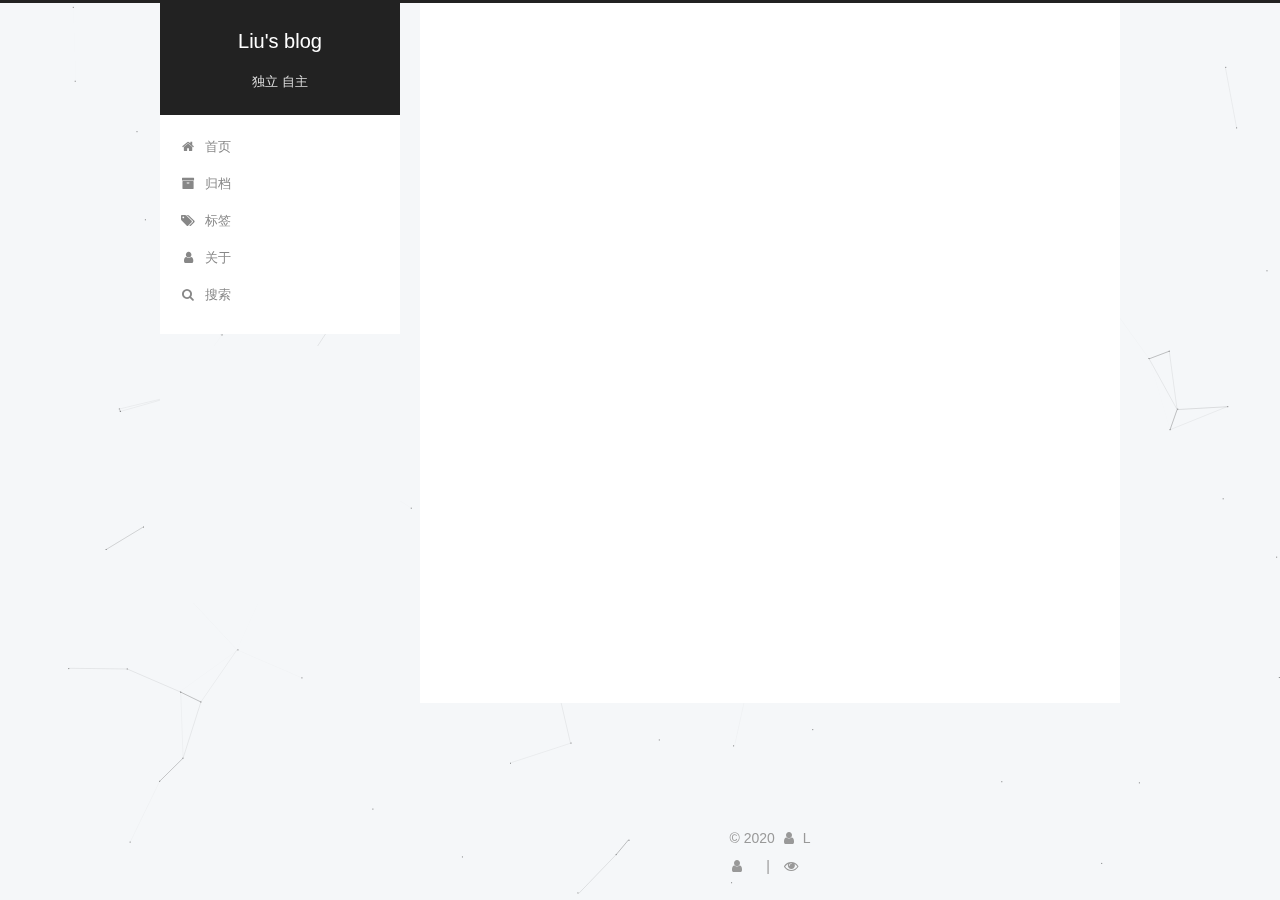
==== commit 15ee24fe: "Site updated: 2020-04-17 19:31:04" ====
--- a/index.html
+++ b/index.html
@@ -190,12 +190,12 @@
         </li>
       
         
-        <li class="menu-item menu-item-about">
-          <a href="/about/" rel="section">
-            
-              <i class="menu-item-icon fa fa-fw fa-user"></i> <br />
-            
-            关于
+        <li class="menu-item menu-item-archives">
+          <a href="/archives/" rel="section">
+            
+              <i class="menu-item-icon fa fa-fw fa-archive"></i> <br />
+            
+            归档
           </a>
         </li>
       
@@ -210,12 +210,12 @@
         </li>
       
         
-        <li class="menu-item menu-item-archives">
-          <a href="/archives/" rel="section">
-            
-              <i class="menu-item-icon fa fa-fw fa-archive"></i> <br />
-            
-            归档
+        <li class="menu-item menu-item-about">
+          <a href="/about/" rel="section">
+            
+              <i class="menu-item-icon fa fa-fw fa-user"></i> <br />
+            
+            关于
           </a>
         </li>
       
@@ -528,6 +528,26 @@
 
 
         
+<div class="busuanzi-count">
+  <script async src="//busuanzi.ibruce.info/busuanzi/2.3/busuanzi.pure.mini.js"></script>
+
+  
+    <span class="site-uv">
+      <i class="fa fa-user"></i>
+      <span class="busuanzi-value" id="busuanzi_value_site_uv"></span>
+      
+    </span>
+  
+
+  
+    <span class="site-pv">
+      <i class="fa fa-eye"></i>
+      <span class="busuanzi-value" id="busuanzi_value_site_pv"></span>
+      
+    </span>
+  
+</div>
+
 
 
 
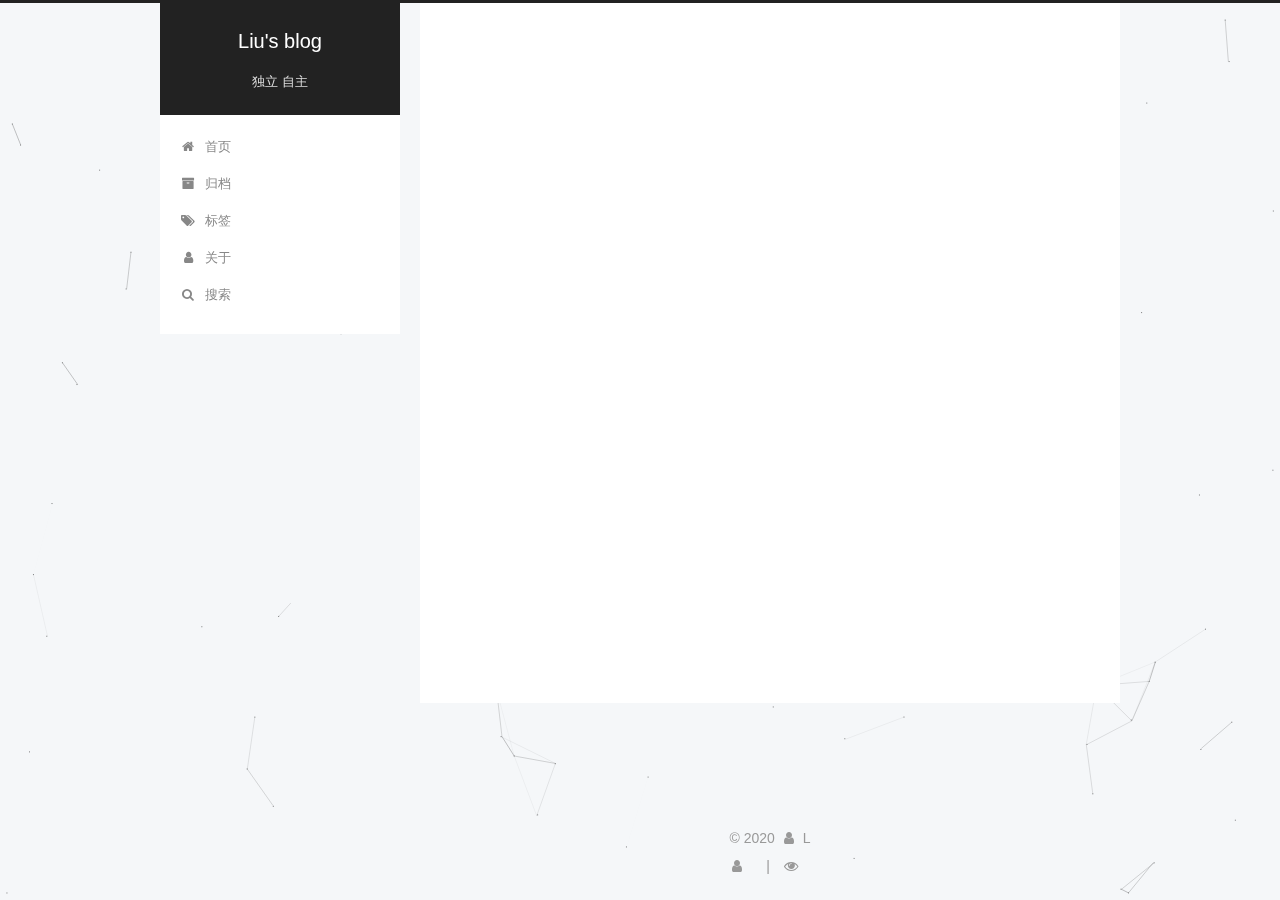
==== commit d9f92ffd: "Site updated: 2020-04-18 17:55:56" ====
--- a/index.html
+++ b/index.html
@@ -130,6 +130,16 @@
 
 
 
+
+  <script type="text/javascript">
+    var _hmt = _hmt || [];
+    (function() {
+      var hm = document.createElement("script");
+      hm.src = "https://hm.baidu.com/hm.js?1ba6ba0fce58ea409a31e301784d436a";
+      var s = document.getElementsByTagName("script")[0];
+      s.parentNode.insertBefore(hm, s);
+    })();
+  </script>
 
 
 
--- a/css/main.css
+++ b/css/main.css
@@ -1830,7 +1830,7 @@
   width: 4px;
   height: 4px;
   border-radius: 50%;
-  background: #ff2a52;
+  background: #6cff33;
 }
 .links-of-blogroll {
   font-size: 13px;
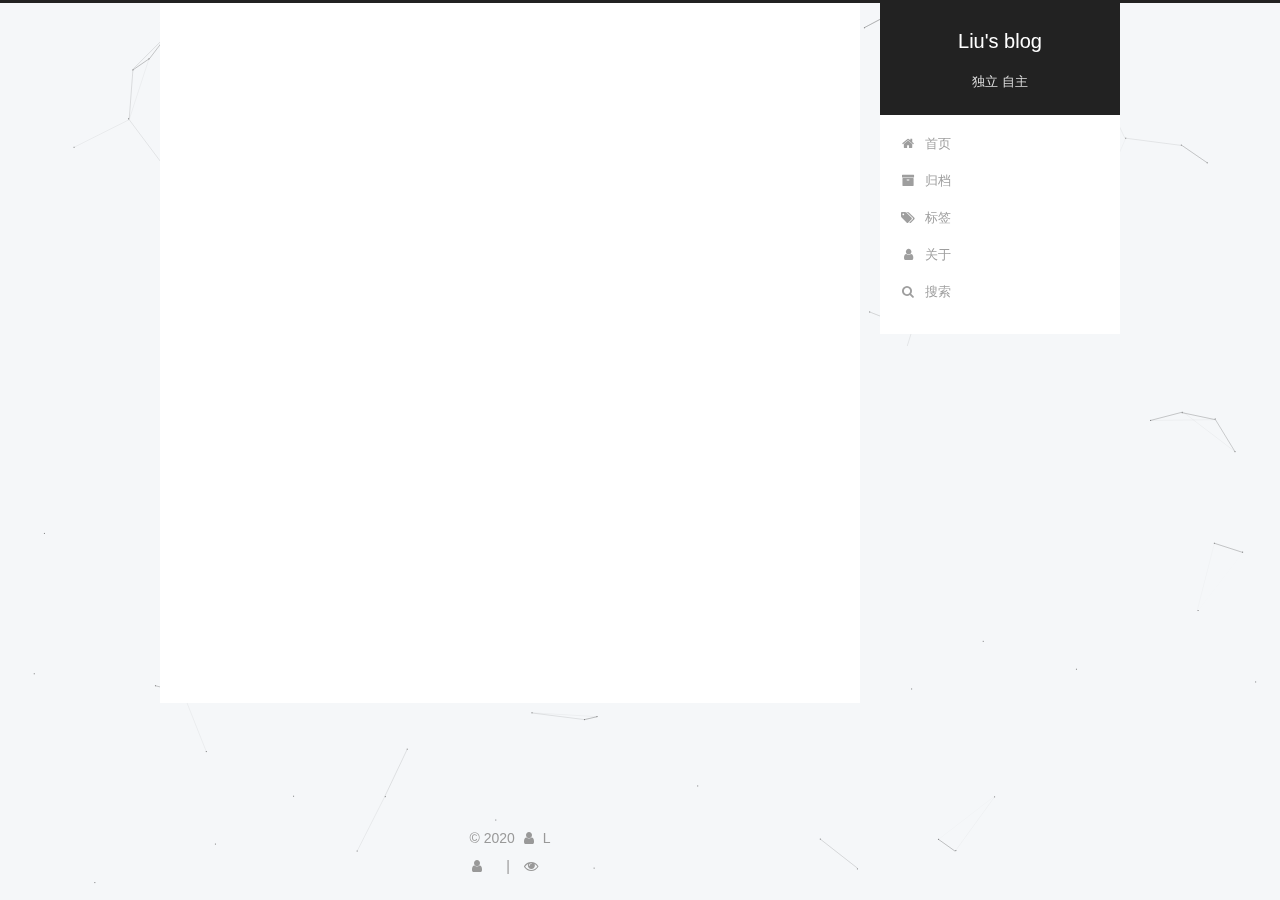
==== commit 088bd0d5: "Site updated: 2020-04-18 19:54:43" ====
--- a/index.html
+++ b/index.html
@@ -98,7 +98,7 @@
     root: '/',
     scheme: 'Pisces',
     version: '5.1.4',
-    sidebar: {"position":"left","display":"post","offset":12,"b2t":false,"scrollpercent":false,"onmobile":false},
+    sidebar: {"position":"right","display":"post","offset":12,"b2t":false,"scrollpercent":false,"onmobile":false},
     fancybox: true,
     tabs: true,
     motion: {"enable":true,"async":false,"transition":{"post_block":"fadeIn","post_header":"slideDownIn","post_body":"slideDownIn","coll_header":"slideLeftIn","sidebar":"slideUpIn"}},
@@ -153,7 +153,7 @@
     
   
 
-  <div class="container sidebar-position-left 
+  <div class="container sidebar-position-right 
   page-home">
     <div class="headband"></div>
 
